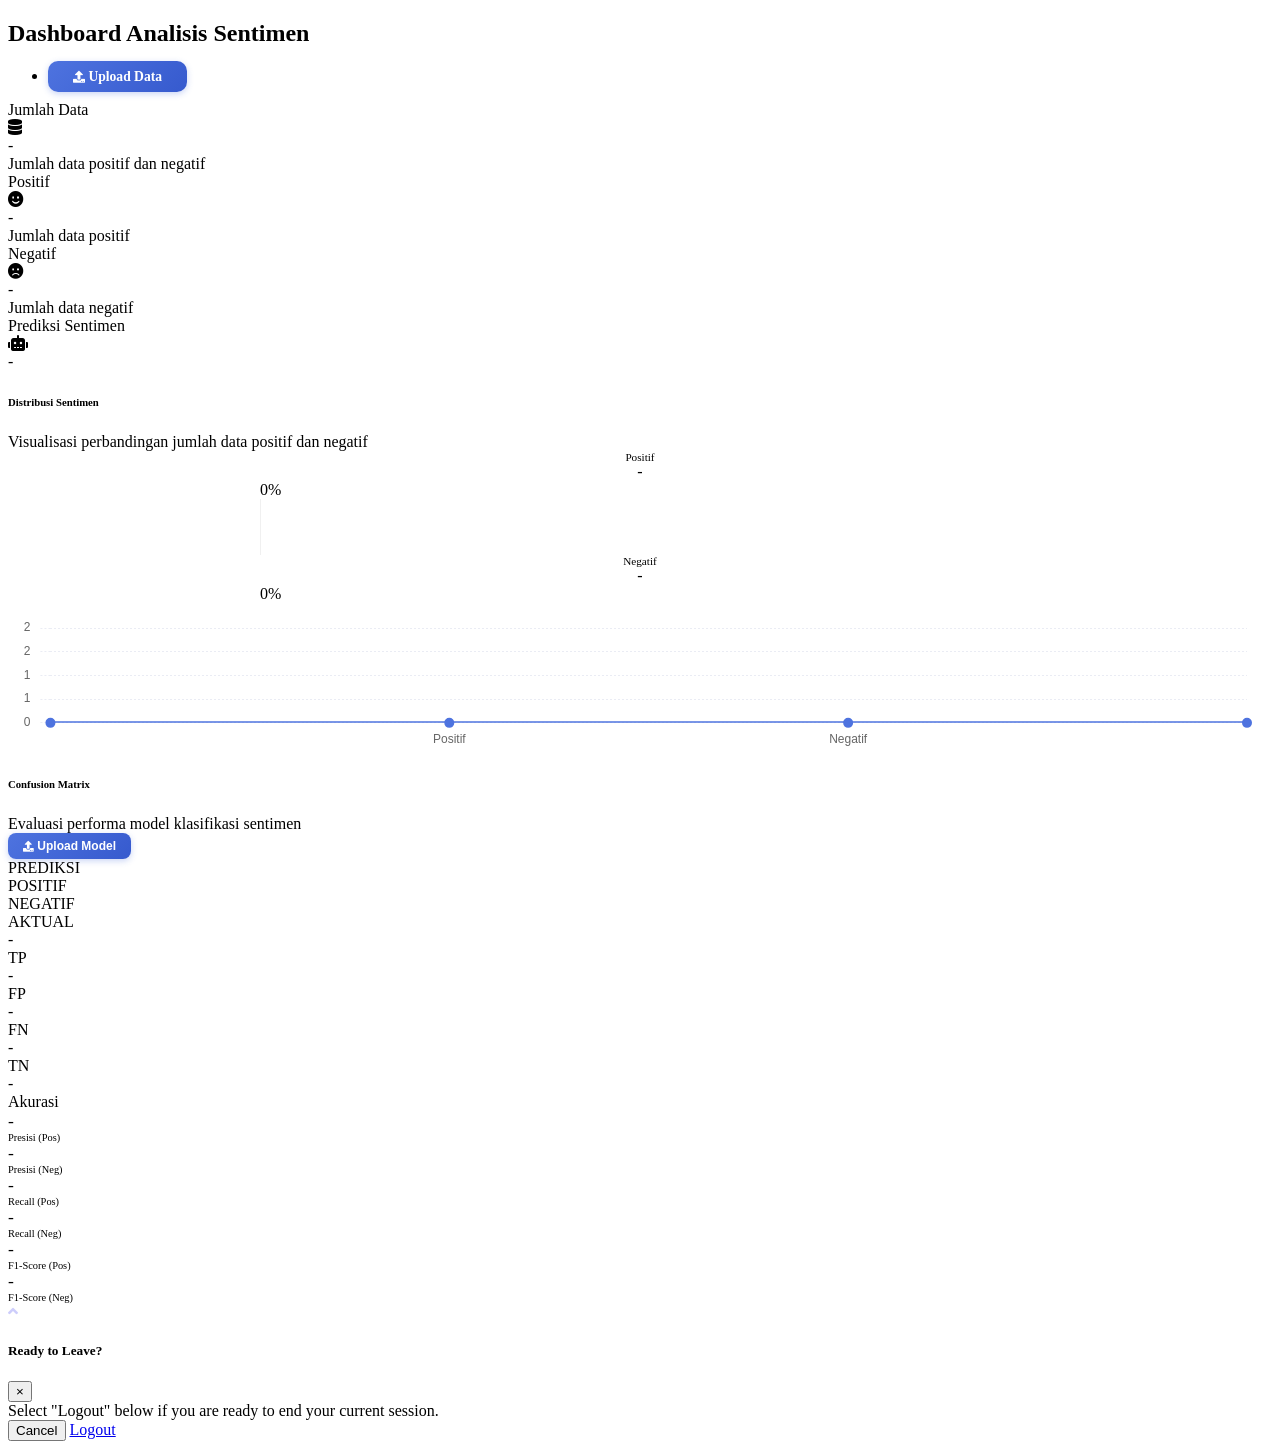
==== index.html @ 3f4e3f21 "commit pertama" ====
<!DOCTYPE html>
<html lang="en">

<head>

    <meta charset="utf-8">
    <meta http-equiv="X-UA-Compatible" content="IE=edge">
    <meta name="viewport" content="width=device-width, initial-scale=1, shrink-to-fit=no">
    <meta name="description" content="">
    <meta name="author" content="">
    
    <title>Danantara - Dashboard</title>

    <!-- Custom fonts for this template-->
    <link href="vendor/fontawesome-free/css/all.min.css" rel="stylesheet" type="text/css">
    <link
        href="https://fonts.googleapis.com/css?family=Nunito:200,200i,300,300i,400,400i,600,600i,700,700i,800,800i,900,900i"
        rel="stylesheet">

    <!-- Custom styles for this template-->
    <link href="css/sb-admin-2.min.css" rel="stylesheet">
    <link href="css/custom.css" rel="stylesheet">
    <link href="https://fonts.googleapis.com/css2?family=Inter:wght@600;800&display=swap" rel="stylesheet">
</head>

<body id="page-top">

    <!-- Page Wrapper -->
    <div id="wrapper">

        <!-- Content Wrapper -->
        <div id="content-wrapper" class="d-flex flex-column">

            <!-- Main Content -->
            <div id="content">

                <!-- Topbar -->
                <nav class="navbar navbar-expand navbar-light bg-white topbar mb-4 static-top shadow">

                    <!-- Dashboard Title - Centered -->
                    <div class="d-flex align-items-center justify-content-center w-100">
                        <h1 class="h3 mb-0 text-gray-800 dashboard-title">Dashboard Analisis Sentimen</h1>
                    </div>

                    <!-- Upload button in Topbar -->
                    <ul class="navbar-nav ml-auto align-items-center">
                        <li class="nav-item">
                            <input type="file" id="fileInput" accept=".csv,application/json" style="display:none">
                            <label for="fileInput"
                            class="btn btn-sm d-flex align-items-center justify-content-center"
                            style="
                            cursor: pointer;
                            background: linear-gradient(135deg, #4e73df, #365ace);
                            color: white;
                            padding: 8px 25px;
                            font-size: .85rem;
                            font-weight: 700;
                            border-radius: 10px;
                            box-shadow: 0 2px 6px rgba(78,115,223,0.3);
                            white-space: nowrap;
                            ">
                                <i class="fas fa-upload fa-sm mr-2"></i> Upload Data
                            </label>
                </nav>
                <!-- End of Topbar -->

                <!-- Begin Page Content -->
                <div class="container-fluid">

                    <!-- Page Heading -->
                    <div class="d-sm-flex align-items-center justify-content-between mb-4">
                        <!-- Title and button moved to Topbar -->
                    </div>

                    <!-- Content Row -->
                    <div class="row align-items-stretch">

                        <!-- Card Jumlah Data -->
                        <div class="col-xl-3 col-md-6 mb-4">
                            <div class="card border-left-primary shadow h-100 py-2 clickable-card" data-href="tables.html" data-filter="tables" tabindex="0" role="button">
                                <div class="card-body position-relative">
                                    <div class="row no-gutters align-items-center">
                                        <div class="col mr-2">
                                            <div class="text-xs font-weight-bold text-primary text-uppercase mb-1">Jumlah Data</div>
                                            <div class="d-flex align-items-center stat-card">
                                                <div class="stat-icon primary"><i class="fas fa-database"></i></div>
                                                <div>
                                                    <div class="stat-value text-gray-800"><span id="totalCount">-</span></div>
                                                    <div class="stat-sub">Jumlah data positif dan negatif</div>
                                                </div>
                                            </div>
                                        </div>
                                    </div>
                                </div>
                            </div>
                        </div>
                        <!-- Card Positif -->
                        <div class="col-xl-3 col-md-6 mb-4">
                            <div class="card border-left-success shadow h-100 py-2 clickable-card" data-href="positif.html" data-filter="positif" tabindex="0" role="button" aria-label="Lihat detail Positif">
                                <div class="card-body position-relative">
                                    <div class="row no-gutters align-items-center">
                                        <div class="col mr-2">
                                            <div class="text-xs font-weight-bold text-success text-uppercase mb-1">Positif</div>
                                            <div class="d-flex align-items-center stat-card">
                                                <div class="stat-icon success"><i class="fas fa-smile"></i></div>
                                                <div>
                                                    <div class="stat-value text-gray-800">
                                                        <span id="positifCount">-</span>
                                                    </div>
                                                    <div class="stat-sub">Jumlah data positif</div>
                                                </div>
                                            </div>
                                        </div>
                                    </div>
                                </div>
                            </div>
                        </div>

                        <!-- Card Negatif -->
                        <div class="col-xl-3 col-md-6 mb-4">
                            <div class="card border-left-danger shadow h-100 py-2 clickable-card" data-href="negatif.html" tabindex="0" role="button" aria-label="Lihat detail Negatif">
                                <div class="card-body position-relative">
                                    <div class="row no-gutters align-items-center">
                                        <div class="col mr-2">
                                            <div class="text-xs font-weight-bold text-danger text-uppercase mb-1">Negatif</div>
                                            <div class="d-flex align-items-center stat-card">
                                                <div class="stat-icon danger"><i class="fas fa-frown"></i></div>
                                                <div>
                                                    <div class="stat-value text-gray-800">
                                                        <span id="negatifCount">-</span>
                                                    </div>
                                                    <div class="stat-sub">Jumlah data negatif</div>
                                                </div>
                                            </div>
                                        </div>
                                    </div>
                                </div>
                            </div>
                        </div>

                        <!-- Card Prediksi Sentimen -->
                        <div class="col-xl-3 col-md-6 mb-4">
                            <div class="card border-left-info shadow h-100 py-2 clickable-card" data-href="prediksi.html" data-filter="prediksi" tabindex="0" role="button">
                                <div class="card-body position-relative">
                                    <div class="row no-gutters align-items-center">
                                        <div class="col mr-2">
                                            <div class="text-xs font-weight-bold text-info text-uppercase mb-1">Prediksi Sentimen</div>
                                            <div class="d-flex align-items-center stat-card">
                                                <div class="stat-icon info"><i class="fas fa-robot"></i></div>
                                                <div>
                                                    <div class="stat-value text-gray-800"><span id="prediksiCount">-</span></div>
                                                </div>
                                            </div>
                                        </div>
                                    </div>
                                </div>
                            </div>
                        </div>

                    </div>

                    <!-- Content Row -->

                    <div class="row align-items-stretch">

                        <!-- Bar Chart -->
                        <div class="col-xl-6 col-lg-6 d-flex">
                            <div class="card shadow mb-4 w-100 confusion-card">
                                <!-- Card Body -->
                                <div class="card-body">
                                    <h6 class="m-0 font-weight-bold text-primary mb-1">Distribusi Sentimen</h6>
                                    <div class="confusion-subtitle mb-3">
                                    Visualisasi perbandingan jumlah data positif dan negatif
                                    </div>
                                    <!-- Summary bar above line chart (combined) -->
                                    <div class="mb-4 text-center small">
                                        <div class="dist-summary" style="max-width:760px; margin:0 auto;">
                                            <div style="text-align:center; min-width:130px;">
                                                <div class="text-xs font-weight-bold text-success text-uppercase" style="font-size:0.7rem;">Positif</div>
                                                <div class="h4 font-weight-bold text-gray-800" id="distPosCount">-</div>
                                            </div>
                                            <div style="display:flex; align-items:center;">
                                                <span id="distPosPercent" class="percent-pill pos">0%</span>
                                            </div>
                                            <div style="width:1px; height:56px; background:rgba(0,0,0,0.06);"></div>
                                            <div style="text-align:center; min-width:130px;">
                                                <div class="text-xs font-weight-bold text-danger text-uppercase" style="font-size:0.7rem;">Negatif</div>
                                                <div class="h4 font-weight-bold text-gray-800" id="distNegCount">-</div>
                                            </div>
                                            <div style="display:flex; align-items:center;">
                                                <span id="distNegPercent" class="percent-pill neg">0%</span>
                                            </div>
                                        </div>
                                    </div>
                                    <div class="chart-bar">
                                        <canvas id="myBarChart"></canvas>
                                    </div>
                                </div>
                            </div>
                        </div>

                        <!-- Confusion Matrix -->
                        <div class="col-xl-6 col-lg-6 d-flex">
                            <div class="card shadow mb-4 confusion-card w-100">
                                <div class="card-body">
                                    <div class="d-flex justify-content-between align-items-start mb-1">
                                        <div>
                                            <h6 class="m-0 font-weight-bold text-primary mb-1">Confusion Matrix</h6>
                                            <div class="confusion-subtitle">
                                            Evaluasi performa model klasifikasi sentimen
                                            </div>
                                        </div>
                                        <button class="btn btn-sm d-flex align-items-center justify-content-center"
                                            onclick="document.getElementById('modelUpload').click()"
                                            style="
                                            background: linear-gradient(135deg, #4e73df, #365ace);
                                            color: white;
                                            padding: 6px 15px;
                                            font-size: .75rem;
                                            font-weight: 700;
                                            border-radius: 8px;
                                            box-shadow: 0 2px 6px rgba(78,115,223,0.3);
                                            white-space: nowrap;
                                            border: none;
                                            ">
                                            <i class="fas fa-upload fa-sm mr-2"></i> Upload Model
                                        </button>
                                        <input type="file" id="modelUpload" style="display:none" onchange="uploadModel()" accept=".json,.pkl">
                                      </div>

                                    <div class="matrix-wrap">

                                    <div></div>

                                    <div class="matrix-col-header">
                                        <div class="pred-title">PREDIKSI</div>
                                        <div class="col-labels">
                                        <div class="col-label pos">POSITIF</div>
                                        <div class="col-label neg">NEGATIF</div>
                                        </div>
                                    </div>

                                    <div class="matrix-row-header">
                                        <div class="row-title">AKTUAL</div>
                                    </div>

                                    <div class="matrix-cells">
                                        <div class="matrix-cell cell-tp">
                                        <div class="cell-num" id="tp">-</div>
                                        <div class="cell-tag">TP</div>
                                        </div>
                                        <div class="matrix-cell cell-fp">
                                        <div class="cell-num" id="fp">-</div>
                                        <div class="cell-tag">FP</div>
                                        </div>
                                        <div class="matrix-cell cell-fn">
                                        <div class="cell-num" id="fn">-</div>
                                        <div class="cell-tag">FN</div>
                                        </div>
                                        <div class="matrix-cell cell-tn">
                                        <div class="cell-num" id="tn">-</div>
                                        <div class="cell-tag">TN</div>
                                        </div>
                                    </div>
                                    </div>

                                    <div class="metrics-grid mt-3">
                                    <div class="metric-cell">
                                        <div class="metric-val" id="accuracy">-</div>
                                        <div class="metric-label">Akurasi</div>
                                    </div>
                                    
                                    <!-- Presisi Split -->
                                    <div class="d-flex gap-2" style="gap: 8px;">
                                        <div class="metric-cell flex-fill">
                                            <div class="metric-val" id="precision_pos" style="font-size: 1.1rem;">-</div>
                                            <div class="metric-label" style="font-size: 0.65rem;">Presisi (Pos)</div>
                                        </div>
                                        <div class="metric-cell flex-fill">
                                            <div class="metric-val" id="precision_neg" style="font-size: 1.1rem;">-</div>
                                            <div class="metric-label" style="font-size: 0.65rem;">Presisi (Neg)</div>
                                        </div>
                                    </div>

                                    <!-- Recall Split -->
                                    <div class="d-flex gap-2" style="gap: 8px;">
                                        <div class="metric-cell flex-fill">
                                            <div class="metric-val" id="recall_pos" style="font-size: 1.1rem;">-</div>
                                            <div class="metric-label" style="font-size: 0.65rem;">Recall (Pos)</div>
                                        </div>
                                        <div class="metric-cell flex-fill">
                                            <div class="metric-val" id="recall_neg" style="font-size: 1.1rem;">-</div>
                                            <div class="metric-label" style="font-size: 0.65rem;">Recall (Neg)</div>
                                        </div>
                                    </div>

                                    <!-- F1-Score Split -->
                                    <div class="d-flex gap-2" style="gap: 8px;">
                                        <div class="metric-cell flex-fill">
                                            <div class="metric-val" id="f1_pos" style="font-size: 1.1rem;">-</div>
                                            <div class="metric-label" style="font-size: 0.65rem;">F1-Score (Pos)</div>
                                        </div>
                                        <div class="metric-cell flex-fill">
                                            <div class="metric-val" id="f1_neg" style="font-size: 1.1rem;">-</div>
                                            <div class="metric-label" style="font-size: 0.65rem;">F1-Score (Neg)</div>
                                        </div>
                                    </div>
                                    </div>
                                </div>
                            </div>
                        </div>
                    </div>

                    
                    
                    <div class="row mt-4">
                        <div class="col-lg-12">
                            <div class="card shadow mb-4" style="display:none;">
                                <div class="card-body">
                                    <div class="table-responsive" style="display:none;">
                                     <table class="table table-bordered" id="uploadedTable" width="100%" cellspacing="0">
                                      <thead id="uploadedTableHead"></thead>
                                        <tbody id="uploadedTableBody"></tbody>
                                        </table>
                                        <div class="d-flex align-items-center justify-content-between mt-2">
                                            <div class="d-flex align-items-center">
                                                <label for="pageSizeSelect" class="mr-2 small text-muted mb-0"></label>
                                                <div id="paginationInfo" class="text-muted small"></div>
                                            </div>
                                            <nav>
                                                <ul class="pagination mb-0" id="paginationControls"></ul>
                                            </nav>
                                        </div>
                                    </div>
                                </div>
                            </div>
                        </div>
                    </div>

            </div>
            <!-- End of Main Content -->

            <!-- Footer -->
             <footer class="sticky-footer bg-white">
                <div class="container my-auto">
                    <div class="copyright text-center my-auto">
                    </div>
                </div>
            </footer>
            <!-- End of Footer -->

        </div>
        <!-- End of Content Wrapper -->

    </div>
    <!-- End of Page Wrapper -->

    <!-- Scroll to Top Button-->
    <a class="scroll-to-top rounded" href="#page-top">
        <i class="fas fa-angle-up"></i>
    </a>

    <!-- Logout Modal-->
    <div class="modal fade" id="logoutModal" tabindex="-1" role="dialog" aria-labelledby="exampleModalLabel"
        aria-hidden="true">
        <div class="modal-dialog" role="document">
            <div class="modal-content">
                <div class="modal-header">
                    <h5 class="modal-title" id="exampleModalLabel">Ready to Leave?</h5>
                    <button class="close" type="button" data-dismiss="modal" aria-label="Close">
                        <span aria-hidden="true">×</span>
                    </button>
                </div>
                <div class="modal-body">Select "Logout" below if you are ready to end your current session.</div>
                <div class="modal-footer">
                    <button class="btn btn-secondary" type="button" data-dismiss="modal">Cancel</button>
                    <a class="btn btn-primary" href="login.html">Logout</a>
                </div>
            </div>
        </div>
    </div>

    <!-- Bootstrap core JavaScript-->
    <script src="vendor/jquery/jquery.min.js"></script>
    <script src="vendor/bootstrap/js/bootstrap.bundle.min.js"></script>

    <!-- Core plugin JavaScript-->
    <script src="vendor/jquery-easing/jquery.easing.min.js"></script>

    <!-- Custom scripts for all pages-->
    <script src="js/sb-admin-2.min.js"></script>

    <!-- Page level plugins -->
    <script src="vendor/chart.js/Chart.min.js"></script>

    <!-- Page level custom scripts -->
    <!-- Bar chart will be initialized by updateChartsFromStorage function -->
    <!-- <script src="js/demo/chart-area-demo.js"></script> -->
    <!-- <script src="js/demo/chart-pie-demo.js"></script> -->

    <!-- Uploaded data handling script -->
    <script>
        
        // Pembantu: pengurai CSV yang tangguh yang menangani bidang yang dikutip
        function csvToArray(strData, strDelimiter) {
            strDelimiter = (strDelimiter || ",");
            const objPattern = new RegExp(
                (
                    "(\\" + strDelimiter + "|\\r?\\n|\\r|^)" +
                    "(?:\"([^\"]*(?:\"\"[^\"]*)*)\"|" +
                    "([^\"\\" + strDelimiter + "\\r\\n]*))"
                ),
                "gi"
            );
            const arrData = [[]];
            let arrMatches = null;
            while ((arrMatches = objPattern.exec(strData))) {
                const strMatchedDelimiter = arrMatches[1];
                if (strMatchedDelimiter.length && strMatchedDelimiter !== strDelimiter) {
                    arrData.push([]);
                }
                let strMatchedValue;
                if (arrMatches[2]) {
                    strMatchedValue = arrMatches[2].replace(/""/g, '"');
                } else {
                    strMatchedValue = arrMatches[3];
                }
                arrData[arrData.length - 1].push(strMatchedValue);
            }
            return arrData;
        }

        // pageSize: jumlah baris per halaman. 0 = tampilkan semua
        let pageSize = 10; // default
        let tableHeader = [];
        let tableRows = [];
        let currentPage = 1;

        // Fungsi untuk mengosongkan data tabel dari memori dan UI
        function clearTable() {
            tableHeader = [];
            tableRows = [];
            currentPage = 1;
            document.getElementById('uploadedTableHead').innerHTML = '';
            document.getElementById('uploadedTableBody').innerHTML = '';
            document.getElementById('paginationControls').innerHTML = '';
            document.getElementById('paginationInfo').textContent = '';
            // atur ulang tampilan hitungan
            try { computePositiveCount(); computeNegativeCount(); } catch (e) { /* abaikan jika belum siap */ }
        }
            
        // Fungsi untuk merender data tabel dari array baris
        function renderDataFromArray(arr) {
            console.log('renderDataFromArray called with:', arr ? arr.length : 0, 'rows');
            if (!arr || !arr.length) {
                console.warn('renderDataFromArray: No data provided');
                return;
            }
            tableHeader = arr[0];
            tableRows = arr.slice(1);
            console.log('Data parsed - Header:', tableHeader, 'Rows:', tableRows.length);
            console.log('First few rows sample:', tableRows.slice(0, 3));
            currentPage = 1;
            showPage(1);
            
            // Perbarui hitungan setelah memastikan DOM siap
            console.log('renderDataFromArray: Ensuring DOM is ready before updating counts...');
            
            // Periksa apakah elemen ada
            const positifCountEl = document.getElementById('positifCount');
            const negatifCountEl = document.getElementById('negatifCount');
            const totalCountEl = document.getElementById('totalCount');
            console.log('renderDataFromArray: Elements check - positifCount:', !!positifCountEl, 'negatifCount:', !!negatifCountEl, 'totalcount:', !!totalCountEl);
            
            if (positifCountEl && negatifCountEl && totalCountEl) {
                console.log('renderDataFromArray: Elements found, calling computePositiveCount, computeNegativeCount and computeTotalCount IMMEDIATELY');
            computePositiveCount();
            computeNegativeCount();
            computeTotalCount();
            } else {
                console.log('renderDataFromArray: Elements not found, waiting for DOM...');
                // Tunggu DOM siap
                setTimeout(function() {
                    console.log('renderDataFromArray: Calling computePositiveCount and computeNegativeCount (delayed)');
                    computePositiveCount();
                    computeNegativeCount();
                    computeTotalCount();
                }, 200);
            }
            
            // Juga perbarui setelah penundaan lebih lama sebagai cadangan
            setTimeout(function() {
                console.log('renderDataFromArray: Calling computeTotalCount, computePositiveCount and computeNegativeCount (backup)');
                computeTotalCount();
                computePositiveCount();
                computeNegativeCount();
                // Perbarui grafik lingkaran setelah hitungan diperbarui
                setTimeout(function() {
                    try {
                        updateChartsFromStorage();
                        console.log('renderDataFromArray: Pie chart updated');
                    } catch (e) {
                        console.warn('renderDataFromArray: Pie chart update failed:', e);
                    }
                }, 100);
            }, 500);
            // isi pemilih untuk kolom positif
            try { populatePositiveColumnSelect(tableHeader); } catch (e) { 
                console.warn('populatePositiveColumnSelect failed:', e);
            }
            console.log('renderDataFromArray completed');
        }

        // Fungsi untuk memperbarui jumlah total data pada UI
        function computeTotalCount() {
            const el = document.getElementById('totalCount');
            if (!el) return;
            const summary = computeSentimentSummary();
            // Jumlah Data = Positif + Negatif, hanya perbarui jika ada data
            if (summary.total > 0) {
                el.textContent = String(summary.pos + summary.neg);
            }
        }

        // Fungsi untuk menghitung jumlah data negatif berdasarkan kolom sentimen
        function computeNegativeCount() {
            // hitung negatif berdasarkan kolom sentimen
            const el = document.getElementById('negatifCount');
            if (!el) return;
            const summary = computeSentimentSummary();
            // Hanya perbarui jika ada data
            if (summary.total > 0) {
                el.textContent = String(summary.neg);
            }
        }

        // Fungsi untuk menghitung ringkasan sentimen (positif & negatif) dari data yang ada
        function computeSentimentSummary() {
            console.log('=== computeSentimentSummary START ===');
    const headers = tableHeader || [];
    let pos = 0, neg = 0;

    if (!tableRows || tableRows.length === 0) {
                console.log('computeSentimentSummary: No data available');
        return { pos: 0, neg: 0, total: 0 };
    }

            console.log('computeSentimentSummary: Processing', tableRows.length, 'rows with', headers.length, 'columns');
            console.log('computeSentimentSummary: Headers:', headers);

            const headersLower = headers.map(h => String(h).toLowerCase().trim());
            
            // Try to find sentiment column with multiple possible names (more aggressive search)
            let sentimentIndex = -1;
            const searchTerms = ['sentimen', 'sentiment', 'label', 'klasifikasi', 'class', 'kategori', 'category', 'hasil', 'result', 'prediksi', 'prediction'];
            
            for (const term of searchTerms) {
                sentimentIndex = headersLower.findIndex(h => h.includes(term));
        if (sentimentIndex !== -1) {
                    console.log('computeSentimentSummary: Found sentiment column by term "' + term + '" at index', sentimentIndex, 'Header:', headers[sentimentIndex]);
                    break;
                }
            }

            if (sentimentIndex === -1) {
                // If not found, try to detect by scanning ALL columns and values
                console.log('computeSentimentSummary: Sentiment column not found by name, scanning all columns...');
                for (let col = 0; col < headers.length; col++) {
                    let posCount = 0, negCount = 0, validCount = 0;
                    const sampleSize = Math.min(tableRows.length, 200);
                    for (let i = 0; i < sampleSize; i++) {
                        const val = String(tableRows[i][col] || '').trim().toLowerCase();
                        if (val === 'positif' || val === 'positive' || val === '1' || val === 'pos' || val === 'p') {
                            posCount++;
                            validCount++;
                        } else if (val === 'negatif' || val === 'negative' || val === '0' || val === 'neg' || val === 'n') {
                            negCount++;
                            validCount++;
                        }
                    }
                    // If more than 30% of values are sentiment values, consider this the sentiment column
                    if (validCount > sampleSize * 0.3) {
                        sentimentIndex = col;
                        console.log('computeSentimentSummary: Detected sentiment column at index', col, 'Header:', headers[col], 'Pos:', posCount, 'Neg:', negCount);
                        break;
                    }
                }
            }

            if (sentimentIndex === -1) {
                console.warn('computeSentimentSummary: Could not find sentiment column. All headers:', headers);
                console.warn('computeSentimentSummary: First row sample:', tableRows[0]);
                return { pos: 0, neg: 0, total: tableRows.length };
            }

            // Count positive and negative with more flexible matching
            console.log('computeSentimentSummary: Counting from column index', sentimentIndex, '("' + headers[sentimentIndex] + '")');
            let sampleValues = [];
            const positivePatterns = ['positif', 'positive', '1', 'pos', 'p', 'true', 'yes', 'y'];
            const negativePatterns = ['negatif', 'negative', '0', 'neg', 'n', 'false', 'no'];
            
            for (let i = 0; i < tableRows.length; i++) {
                const r = tableRows[i];
            const v = String(r[sentimentIndex] || '').trim().toLowerCase();
                if (i < 10) sampleValues.push(v); // Store first 10 values for debugging
                
                // Check if value matches positive patterns
                let isPositive = positivePatterns.some(pattern => v === pattern || v.includes(pattern));
                let isNegative = negativePatterns.some(pattern => v === pattern || v.includes(pattern));
                
                if (isPositive) {
                    pos++;
                } else if (isNegative) {
                    neg++;
                }
            }
            
            console.log('computeSentimentSummary: Sample values:', sampleValues);
            console.log('computeSentimentSummary: Result - Pos:', pos, 'Neg:', neg, 'Total:', tableRows.length);
            console.log('=== computeSentimentSummary END ===');
    return { pos, neg, total: tableRows.length };
}


        // Fungsi untuk menghitung jumlah data positif berdasarkan kolom sentimen dan memperbarui UI
        function computePositiveCountBySentiment() {
            console.log('=== computePositiveCountBySentiment START ===');
            
            // Mencoba beberapa metode untuk menemukan elemen target
            let el = document.getElementById('positifCount');
            if (!el) el = document.querySelector('#positifCount');
            
            if (!el) {
                console.error('computePositiveCountBySentiment: positifCount element not found!');
                return;
            }
            
            // Ambil ringkasan sentimen
            const summary = computeSentimentSummary();
            
            // Perbarui nilai di UI jika ada data
            if (summary.total > 0) {
                const countValue = String(summary.pos);
                el.textContent = countValue;
                el.innerHTML = countValue;
            }
            
            console.log('=== computePositiveCountBySentiment END ===');
        }

        // Fungsi untuk mengisi pilihan dropdown kolom positif berdasarkan header tabel
        function populatePositiveColumnSelect(headers) {
            const sel = document.getElementById('positifColumnSelect');
            if (!sel) return;
            sel.innerHTML = '';
            const optAuto = document.createElement('option');
            optAuto.value = 'auto';
            optAuto.textContent = 'Auto (deteksi)';
            sel.appendChild(optAuto);
            const headersLower = (headers || []).map(h => String(h).toLowerCase());
            (headers || []).forEach((h, idx) => {
                const opt = document.createElement('option');
                opt.value = String(idx);
                opt.textContent = h;
                sel.appendChild(opt);
            });
            const detected = detectPositiveColumnIndex(headersLower);
            if (detected !== -1) sel.value = String(detected); else sel.value = 'auto';
            sel.addEventListener('change', function () { computePositiveCount(); computeNegativeCount(); });
        }

        // Fungsi heuristik untuk mendeteksi indeks kolom yang berisi label sentimen
        function detectPositiveColumnIndex(headersLower) {
            if (!headersLower || !headersLower.length) return -1;
            const candidates = ['positif', 'positive', 'pos', 'label', 'sentiment', 'result', 'class', 'status', 'kategori', 'category', 'prediksi', 'prediction'];
            for (const c of candidates) {
                const idx = headersLower.findIndex(h => h.includes(c));
                if (idx !== -1) return idx;
            }
            // pindai nilai sampel per kolom jika header tidak cocok
            const positiveRegex = /^\s*(1|true|yes|y|pos|positif|positive)\s*$/i;
            const negativeRegex = /^\s*(0|false|no|n|negatif|negative|neg)\s*$/i;
            let bestIdx = -1;
            let bestScore = 0;
            const rowsToCheck = Math.min(tableRows.length, 200);
            for (let col = 0; col < headersLower.length; col++) {
                let pos = 0, neg = 0, nonEmpty = 0, ones = 0, zeros = 0;
                for (let r = 0; r < rowsToCheck; r++) {
                    const v = tableRows[r][col];
                    if (v == null || String(v).trim() === '') continue;
                    nonEmpty++;
                    const s = String(v).trim();
                    if (/^[01]$/.test(s)) { if (s === '1') ones++; else zeros++; }
                    if (positiveRegex.test(s)) pos++;
                    if (negativeRegex.test(s)) neg++;
                }
                let score = pos - neg;
                if (ones + zeros > 0) score += (ones - zeros);
                if (nonEmpty > 0) score = score / Math.sqrt(nonEmpty);
                if (score > bestScore && score > 0) { bestScore = score; bestIdx = col; }
            }
            return bestIdx;
        }

        // Fungsi pembantu untuk menunggu hingga elemen tersedia di DOM
        function waitForElement(selector, callback, maxAttempts = 10, interval = 100) {
            let attempts = 0;
            // Fungsi internal untuk memeriksa keberadaan elemen secara berulang
            const checkElement = function() {
                attempts++;
                const element = document.querySelector(selector) || document.getElementById(selector.replace('#', ''));
                if (element) {
                    console.log('waitForElement: Found element', selector, 'after', attempts, 'attempts');
                    callback(element);
                } else if (attempts < maxAttempts) {
                    setTimeout(checkElement, interval);
                } else {
                    console.error('waitForElement: Element', selector, 'not found after', maxAttempts, 'attempts');
                }
            };
            checkElement();
        }

        // Fungsi utama untuk memicu perhitungan jumlah data positif
        function computePositiveCount() {
            console.log('computePositiveCount called');
            // Tunggu elemen tersedia sebelum memperbarui
            waitForElement('#positifCount', function() {
                try { 
                    computePositiveCountBySentiment(); 
                    console.log('computePositiveCount: Successfully called computePositiveCountBySentiment');
                } catch (e) { 
                    console.error('computePositiveCount error:', e);
                    console.warn('computePositiveCount fallback', e); 
                }
            });
        }

        // Fungsi untuk merender data tabel dari array objek
        function renderDataFromObjects(data) {
            console.log('renderDataFromObjects called with:', data ? data.length : 0, 'items');
            if (!Array.isArray(data)) {
                console.error('renderDataFromObjects: Data is not an array');
                alert('JSON must be an array of objects or arrays');
                return;
            }
            if (data.length === 0) {
                console.warn('renderDataFromObjects: Empty array');
                return;
            }
            // Jika array berisi array, anggap baris pertama sebagai header
            if (Array.isArray(data[0])) {
                console.log('renderDataFromObjects: Detected array of arrays, delegating to renderDataFromArray');
                renderDataFromArray(data);
                return;
            }
            // Array objek => satukan menjadi header + baris
            console.log('renderDataFromObjects: Detected array of objects, converting...');
            const keys = Array.from(data.reduce((s, o) => { Object.keys(o).forEach(k => s.add(k)); return s; }, new Set()));
            const rows = data.map(o => keys.map(k => o[k] == null ? '' : String(o[k])));
            console.log('renderDataFromObjects: Converted to', keys.length, 'columns,', rows.length, 'rows');
            renderDataFromArray([keys, ...rows]);
        }

        // Fungsi untuk menampilkan data pada halaman tertentu (paginasi)
        function showPage(page) {
            // sinkronkan pageSize dengan pemilih jika berubah
            const sel = document.getElementById('pageSizeSelect');
            if (sel) {
                const val = parseInt(sel.value, 10);
                if (!isNaN(val)) pageSize = val;
            }

            const totalRows = tableRows.length;
            const totalPages = pageSize === 0 ? 1 : Math.max(1, Math.ceil(totalRows / pageSize));
            if (page < 1) page = 1;
            if (page > totalPages) page = totalPages;
            currentPage = page;

            // render header tabel
            const theadEl = document.getElementById('uploadedTableHead');
            if (theadEl) {
            if (tableHeader && tableHeader.length) {
                const thead = tableHeader.map(h => `<th>${escapeHtml(h)}</th>`).join('');
                    theadEl.innerHTML = `<tr>${thead}</tr>`;
                    console.log('Table header rendered:', tableHeader);
            } else {
                    theadEl.innerHTML = '';
                    console.warn('No table header to render');
                }
            } else {
                console.error('uploadedTableHead element not found!');
            }

            // Hitung baris awal dan akhir untuk paginasi
            let start, end;
            if (pageSize === 0) {
                start = 0;
                end = totalRows;
            } else {
                start = (currentPage - 1) * pageSize;
                end = Math.min(start + pageSize, totalRows);
            }

            // render baris untuk halaman saat ini
            const tbodyEl = document.getElementById('uploadedTableBody');
            if (tbodyEl) {
            const pageRows = tableRows.slice(start, end);
                console.log('Rendering page rows:', { start, end, pageRowsCount: pageRows.length, totalRows });
            // deteksi indeks kolom sentimen untuk pewarnaan label
            let sentimentIdx = -1;
            try {
                if (tableHeader && tableHeader.length) {
                    const headersLower = tableHeader.map(h => String(h).toLowerCase());
                    const candidates = ['sentimen','sentiment','label','klasifikasi','hasil','prediksi','prediction','result','class','kategori','category'];
                    for (const term of candidates) {
                        const idx = headersLower.findIndex(h => h.includes(term));
                        if (idx !== -1) { sentimentIdx = idx; break; }
                    }
                }
            } catch (e) { console.warn('sentiment detection failed', e); }

            const formatSentimentCell = (val) => {
                const s = String(val || '').trim();
                const sLow = s.toLowerCase();
                const posRegex = /^(1|true|yes|y|pos|positif|positive)$/i;
                const negRegex = /^(0|false|no|n|negatif|negative|neg)$/i;
                if (posRegex.test(sLow) || sLow.includes('posit')) return `<span class="sent-badge pos">${escapeHtml(s)}</span>`;
                if (negRegex.test(sLow) || sLow.includes('negat')) return `<span class="sent-badge neg">${escapeHtml(s)}</span>`;
                return escapeHtml(s);
            };

            const tbody = pageRows.map(r => '<tr>' + r.map((c, ci) => {
                if (ci === sentimentIdx) return `<td>${formatSentimentCell(c)}</td>`;
                return `<td>${escapeHtml(c)}</td>`;
            }).join('') + '</tr>').join('');
                tbodyEl.innerHTML = tbody;
            }

            // log debug
            console.log('showPage', { page, pageSize, totalRows, start, end });

            // perbarui informasi paginasi
            const paginationInfoEl = document.getElementById('paginationInfo');
            if (paginationInfoEl) {
                if (totalRows === 0) {
                    paginationInfoEl.textContent = 'Tidak ada data';
} else if (pageSize === 0) {
                    paginationInfoEl.textContent =
                        `Menampilkan 1–${totalRows} dari ${totalRows} (Semua)`;
} else {
                    paginationInfoEl.textContent =
                        `Menampilkan ${start + 1}–${Math.min(end, totalRows)} dari ${totalRows}`;
                }
}

            // perbarui kontrol navigasi
            updatePaginationControls(totalPages);
        }

        // Fungsi untuk memperbarui elemen kontrol navigasi paginasi
        function updatePaginationControls(totalPages) {
            const container = document.getElementById('paginationControls');
            container.innerHTML = '';
            // jika menampilkan semua atau hanya satu halaman, sembunyikan kontrol
            if (pageSize === 0 || totalPages <= 1) {
                return;
            }
            // tombol sebelumnya (prev)
            const prev = document.createElement('li');
            prev.className = 'page-item ' + (currentPage === 1 ? 'disabled' : '');
            prev.innerHTML = `<a class="page-link" href="#" tabindex="-1">Previous</a>`;
            prev.addEventListener('click', function (e) { e.preventDefault(); if (currentPage > 1) showPage(currentPage - 1); });
            container.appendChild(prev);

            // nomor halaman (dibatasi maksimal 7 tombol)
            const maxButtons = 7;
            let startPage = Math.max(1, currentPage - Math.floor(maxButtons / 2));
            let endPage = Math.min(totalPages, startPage + maxButtons - 1);
            if (endPage - startPage < maxButtons - 1) {
                startPage = Math.max(1, endPage - maxButtons + 1);
            }
            for (let p = startPage; p <= endPage; p++) {
                const li = document.createElement('li');
                li.className = 'page-item ' + (p === currentPage ? 'active' : '');
                li.innerHTML = `<a class="page-link" href="#">${p}</a>`;
                li.addEventListener('click', function (e) { e.preventDefault(); showPage(p); });
                container.appendChild(li);
            }

            // tombol berikutnya (next)
            const next = document.createElement('li');
            next.className = 'page-item ' + (currentPage === totalPages ? 'disabled' : '');
            next.innerHTML = `<a class="page-link" href="#">Next</a>`;
            next.addEventListener('click', function (e) { e.preventDefault(); if (currentPage < totalPages) showPage(currentPage + 1); });
            container.appendChild(next);
        }

        // Menyiapkan pemilih ukuran halaman ketika dropdown berubah
        function setupPageSizeSelector() {
            const pageSizeSelect = document.getElementById('pageSizeSelect');
            if (pageSizeSelect) {
                pageSizeSelect.addEventListener('change', function (e) {
            const val = parseInt(e.target.value, 10);
            if (!isNaN(val)) {
                pageSize = val;
                showPage(1);
            }
        });
            }
        }

        // Fungsi untuk melarikan (escape) karakter HTML agar aman ditampilkan
        function escapeHtml(text) {
            return text
                .replace(/&/g, '&amp;')
                .replace(/</g, '&lt;')
                .replace(/>/g, '&gt;')
                .replace(/"/g, '&quot;')
                .replace(/'/g, '&#039;');
        }

        // Fungsi global untuk menangani unggahan file - dipanggil langsung dari onchange input file
        function handleFileUpload(inputElement) {
            const file = inputElement.files[0];
            if (!file) {
                console.log('No file selected');
                return;
            }
            console.log('handleFileUpload called - File selected:', file.name, 'Type:', file.type);
            
            const fileNameEl = document.getElementById('fileName');
            if (fileNameEl) {
                fileNameEl.textContent = file.name;
            }
            
            const reader = new FileReader();
            reader.onerror = function(err) {
                console.error('FileReader error:', err);
                alert('Error membaca file: ' + err.message);
            };
            
            reader.onload = function (ev) {
                const text = ev.target.result;
                console.log('File read successfully, length:', text.length);
                
                clearTable();
                
                if (file.name.toLowerCase().endsWith('.json') || file.type === 'application/json') {
                    try {
                        console.log('Parsing as JSON...');
                        const parsed = JSON.parse(text);
                        console.log('JSON parsed successfully, rows:', parsed.length);
                        renderDataFromObjects(parsed);
                    } catch (err) {
                        console.error('JSON parse error:', err);
                        alert('Gagal membaca JSON: ' + err.message);
                    }
                } else {
                    // anggap sebagai CSV
                    try {
                        console.log('Parsing as CSV...');
                        const arr = csvToArray(text);
                        console.log('CSV parsed successfully, rows:', arr.length);
                        renderDataFromArray(arr);
                    } catch (err) {
                        console.error('CSV parse error:', err);
                        alert('Gagal membaca CSV: ' + err.message);
                    }
                }
                
                // simpan ke sessionStorage agar tidak perlu unggah ulang
                try {
                    saveCurrentDataToStorage();
                    // pastikan grafik diperbarui segera setelah unggah
                    setTimeout(function() {
                        try { 
                            updateChartsFromStorage(); 
                            console.log('Charts updated after file upload');
                        } catch (e) { 
                            console.warn('Chart update failed:', e);
                        }
                    }, 150);
                    // tulis juga kunci pembaruan agar halaman lain menerima event storage
                    try { sessionStorage.setItem('uploadedTableData_update', Date.now().toString()); } catch (e) { }
                } catch (err) {
                    console.warn('Unable to save uploaded data:', err);
                }
            };
            
            reader.readAsText(file);
        }

        // Menyiapkan fungsionalitas tombol unggah saat DOM siap
        function setupUploadButton() {
            const uploadBtn = document.getElementById('uploadBtn');
            const uploadBtnLabel = document.getElementById('uploadBtnLabel');
            const fileInput = document.getElementById('fileInput');
            
            if (!fileInput) {
                console.error('File input not found!');
                return false;
            }

            console.log('Setting up upload button...', { uploadBtn, uploadBtnLabel, fileInput });

            // Metode 1: Gunakan label (paling andal - bekerja secara asli dengan input file)
            if (uploadBtnLabel) {
                console.log('Using label method for file upload');
                // Label sudah terhubung via atribut 'for', tidak perlu setup tambahan
            }

            // Metode 2: Gunakan tombol sebagai cadangan
            if (uploadBtn) {
                // Hapus handler klik yang sudah ada
                uploadBtn.onclick = null;
                
                // Tambahkan event listener klik
                uploadBtn.onclick = function(e) {
                    e.preventDefault();
                    e.stopPropagation();
                    console.log('Upload button clicked, triggering file input...');
                    try {
                        fileInput.click();
                        console.log('File input click triggered successfully');
                    } catch (err) {
                        console.error('Error triggering file input:', err);
                        alert('Error: Tidak dapat membuka file picker. Silakan coba lagi.');
                    }
                    return false;
                };
                
                // Tambahkan juga via addEventListener sebagai cadangan
                uploadBtn.addEventListener('click', function(e) {
                    e.preventDefault();
                    e.stopPropagation();
                    console.log('Upload button clicked (addEventListener), triggering file input...');
                    fileInput.click();
                }, false);
            }
            
            // Fungsi internal untuk menangani perubahan pada input file (ketika file dipilih)
            function handleFileChange(e) {
            const file = e.target.files[0];
                if (!file) {
                    console.log('No file selected');
                    return;
                }
                console.log('File selected:', file.name, 'Type:', file.type);
                
                const fileNameEl = document.getElementById('fileName');
                if (fileNameEl) {
                    fileNameEl.textContent = file.name;
                }
                
            const reader = new FileReader();
                reader.onerror = function(err) {
                    console.error('FileReader error:', err);
                    alert('Error membaca file: ' + err.message);
                };
                
            reader.onload = function (ev) {
                const text = ev.target.result;
                    console.log('File read successfully, length:', text.length);
                    
                clearTable();
                    
                if (file.name.toLowerCase().endsWith('.json') || file.type === 'application/json') {
                    try {
                            console.log('Parsing as JSON...');
                        const parsed = JSON.parse(text);
                            console.log('JSON parsed successfully, rows:', parsed.length);
                        renderDataFromObjects(parsed);
                    } catch (err) {
                            console.error('JSON parse error:', err);
                        alert('Gagal membaca JSON: ' + err.message);
                    }
                } else {
                    // anggap sebagai CSV
                    try {
                            console.log('Parsing as CSV...');
                        const arr = csvToArray(text);
                            console.log('CSV parsed successfully, rows:', arr.length);
                        renderDataFromArray(arr);
                    } catch (err) {
                            console.error('CSV parse error:', err);
                        alert('Gagal membaca CSV: ' + err.message);
                    }
                }
                    
                // simpan ke sessionStorage agar tidak perlu unggah ulang
                try {
                    saveCurrentDataToStorage();
                    // pastikan grafik diperbarui segera setelah unggah
                        try { updateChartsFromStorage(); } catch (e) { 
                            console.warn('Chart update failed:', e);
                        }
                    // tulis juga kunci pembaruan agar halaman lain menerima event storage
                    try { sessionStorage.setItem('uploadedTableData_update', Date.now().toString()); } catch (e) { }
                } catch (err) {
                    console.warn('Unable to save uploaded data:', err);
                }
            };
                
            reader.readAsText(file);
            }
            
            // Hapus listener yang sudah ada terlebih dahulu
            const oldHandler = fileInput.onchange;
            fileInput.onchange = null;
            if (oldHandler) {
                fileInput.removeEventListener('change', oldHandler);
            }
            
            // Tambahkan event listener menggunakan kedua metode untuk kompatibilitas maksimal
            fileInput.onchange = handleFileChange;
            fileInput.addEventListener('change', handleFileChange, false);
            
            console.log('File input change handler attached', { 
                hasOnchange: !!fileInput.onchange, 
                fileInputId: fileInput.id 
            });
            
            console.log('Upload button and file input setup complete');
            return true;
        }

        // Inisialisasi komponen tombol unggah dan pemilih ukuran halaman saat DOM siap
        function initializeComponents() {
            console.log('Initializing components...');
            setupUploadButton();
            setupPageSizeSelector();
        }

        // Berbagai cara untuk memastikan inisialisasi
        if (document.readyState === 'loading') {
            document.addEventListener('DOMContentLoaded', initializeComponents);
        } else {
            // DOM sudah dimuat, segera inisialisasi
            initializeComponents();
        }

        // Cadangan: coba juga setelah penundaan singkat untuk memastikan listener input file terpasang
        setTimeout(function() {
            const fileInput = document.getElementById('fileInput');
            if (fileInput) {
                console.log('Fallback: Ensuring file input listener is attached...');
                // Siapkan ulang jika diperlukan
                if (!fileInput.onchange) {
                    console.log('File input has no onchange handler, re-initializing...');
                    setupUploadButton();
                } else {
                    console.log('File input already has onchange handler');
                }
            }
        }, 100);
        
        // Pastikan juga sudah siap saat jendela dimuat
        window.addEventListener('load', function() {
            console.log('Window loaded, checking file input setup...');
            const fileInput = document.getElementById('fileInput');
            if (fileInput && !fileInput.onchange) {
                console.log('File input missing handler on window load, re-initializing...');
                setupUploadButton();
            }
        });

        // Menyimpan data header dan baris tabel saat ini ke sessionStorage
        function saveCurrentDataToStorage() {
            try {
                // Ambil nama file - periksa apakah elemen ada
                let fileName = null;
                const fileNameEl = document.getElementById('fileName');
                if (fileNameEl) {
                    fileName = fileNameEl.textContent || null;
                }
                
                const payload = {
                    header: tableHeader,
                    rows: tableRows,
                    fileName: fileName,
                    savedAt: Date.now()
                };
                sessionStorage.setItem('uploadedTableData', JSON.stringify(payload));
                console.log('saveCurrentDataToStorage: Data saved to sessionStorage', tableRows.length, 'rows');
            } catch (err) {
                console.warn('Failed to save uploaded data:', err);
            }
        }
        // Memuat data yang tersimpan dari sessionStorage jika ada
        function loadSavedDataFromStorage() {
            try {
                const raw = sessionStorage.getItem('uploadedTableData');
                if (!raw) {
                    console.log('loadSavedDataFromStorage: No saved data found');
                    return false;
                }
                const obj = JSON.parse(raw);
                if (!obj || !obj.header || !obj.rows) {
                    console.warn('loadSavedDataFromStorage: Invalid saved data structure');
                    return false;
                }
                tableHeader = obj.header;
                tableRows = obj.rows;
                console.log('loadSavedDataFromStorage: Loaded', tableRows.length, 'rows');
                const fileNameEl = document.getElementById('fileName');
                if (fileNameEl) {
                    fileNameEl.textContent = obj.fileName || 'Saved data';
                }
                // tampilkan halaman pertama
                showPage(1);
                try { populatePositiveColumnSelect(tableHeader); } catch (e) { 
                    console.warn('populatePositiveColumnSelect failed:', e);
                }
                computePositiveCount();
                try { computeNegativeCount(); } catch (e) { 
                    console.warn('computeNegativeCount failed:', e);
                }
                console.log('loadSavedDataFromStorage: Data loaded and counts updated');
                return true;
            } catch (err) {
                console.warn('Failed to load saved uploaded data:', err);
                return false;
            }
        }

        // Clear saved data from storage and UI
        // Clear Data functionality removed to keep uploaded data persistent

        // Coba memuat data yang tersimpan saat startup
        (function tryLoadSaved() {
            console.log('tryLoadSaved: Starting...');
            const loaded = loadSavedDataFromStorage();
            console.log('tryLoadSaved: Data loaded =', loaded);
            
            // Selalu panggil updateChartsFromStorage setelah mencoba memuat data yang tersimpan
            // Ini memastikan grafik diperbarui meskipun data dimuat dari sessionStorage
            setTimeout(function() {
                console.log('tryLoadSaved: Calling updateChartsFromStorage after load');
                try {
                    updateChartsFromStorage();
                } catch(e) {
                    console.warn('tryLoadSaved: updateChartsFromStorage error:', e);
                }
            }, 100);
            
            // tidak ada tombol hapus: data tetap persisten
            if (!loaded) { /* tidak ada yang ditampilkan */ }
        })();

        // Pastikan hasil evaluasi model dimuat saat DOM siap
        document.addEventListener('DOMContentLoaded', function() {
            console.log('DOMContentLoaded: Loading saved model results...');
            if (typeof loadSavedModelResults === 'function') {
                loadSavedModelResults();
            }
        });

        // Sinkronisasi hasil evaluasi model jika ada perubahan di tab lain
        window.addEventListener('storage', function(e) {
            if (e.key === 'uploadedModelResults') {
                console.log('Storage event: uploadedModelResults changed, updating UI...');
                if (typeof loadSavedModelResults === 'function') {
                    loadSavedModelResults();
                }
            }
        });
    </script>

    <!-- Pembaruan grafik dinamis dari data yang diunggah -->
    <script>
        // Fungsi untuk menghitung jumlah Positif dan Negatif dari payload data
        function getPosNegCountsFromPayload(payload) {
            if (!payload || !payload.rows || !payload.rows.length) return { pos: 0, neg: 0, total: 0 };
            const headers = payload.header || [];
            const rows = payload.rows || [];
            const headersLower = headers.map(h => String(h).toLowerCase());
            const positiveRegex = /^\s*(1|true|yes|y|pos|positif|positive)\s*$/i;
            const negativeRegex = /^\s*(0|false|no|n|negatif|negative|neg)\s*$/i;

            const candidates = ['positif', 'positive', 'pos', 'label', 'sentiment', 'result', 'class', 'status', 'kategori', 'category'];
            let colIndex = -1;
            for (const c of candidates) {
                const idx = headersLower.findIndex(h => h.includes(c));
                if (idx !== -1) { colIndex = idx; break; }
            }

            let pos = 0, neg = 0;
            if (colIndex !== -1) {
                for (const r of rows) {
                    const v = r[colIndex] == null ? '' : String(r[colIndex]).trim();
                    if (positiveRegex.test(v)) pos++;
                    else if (negativeRegex.test(v)) neg++;
                }
            } else {
                for (const r of rows) {
                    let rowPos = false, rowNeg = false;
                    for (const c of r) {
                        const s = String(c == null ? '' : c).trim();
                        if (!rowPos && positiveRegex.test(s)) rowPos = true;
                        if (!rowNeg && negativeRegex.test(s)) rowNeg = true;
                    }
                    if (rowPos) pos++;
                    else if (rowNeg) neg++;
                }
            }
            return { pos: pos, neg: neg, total: rows.length };
        }

            // Fungsi utama untuk memperbarui semua grafik berdasarkan data di penyimpanan
            function updateChartsFromStorage() {
                console.log('updateChartsFromStorage called');
                
                let pos = 0, neg = 0, total = 0;
                let usedDemoData = false;

                // 1. Coba ambil data dari memori (jika file baru saja diunggah)
                if (typeof computeSentimentSummary === 'function' && tableRows && tableRows.length > 0) {
                    const summary = computeSentimentSummary();
                    pos = summary.pos;
                    neg = summary.neg;
                    // Jumlah Data = Positif + Negatif
                    total = summary.pos + summary.neg;
                    console.log('updateChartsFromStorage: Using computeSentimentSummary - Pos:', pos, 'Neg:', neg );
                } 
                // 2. Coba ambil data dari sessionStorage
                else {
                    const raw = sessionStorage.getItem('uploadedTableData');
                    if (raw) {
                        try {
                            const payload = JSON.parse(raw);
                            const result = getPosNegCountsFromPayload(payload);
                            pos = result.pos;
                            neg = result.neg;
                            total = result.total;
                            console.log('updateChartsFromStorage: Using sessionStorage - Pos:', pos, 'Neg:', neg);
                        } catch (e) {
                            console.warn('updateChartsFromStorage: Error parsing sessionStorage', e);
                        }
                    }
                }

                // Perbarui kartu jumlah total jika ada data
                const totalEl = document.getElementById('totalCount');
                if (totalEl && total > 0) totalEl.textContent = total;

                // (Bagian Data Demo telah dihapus agar UI tetap kosong jika tidak ada data sesi)

                // Perbarui statistik ringkasan di kartu grafik kiri jika ada data
                const distPosCountEl = document.getElementById("distPosCount");
                const distNegCountEl = document.getElementById("distNegCount");
                const distPosPercentEl = document.getElementById("distPosPercent");
                const distNegPercentEl = document.getElementById("distNegPercent");

                if (total > 0) {
                    if (distPosCountEl) distPosCountEl.textContent = pos;
                    if (distNegCountEl) distNegCountEl.textContent = neg;

                    // Hitung dan tampilkan persentase
                    const totalData = pos + neg;
                    const posPercent = totalData > 0 ? ((pos / totalData) * 100).toFixed(1) : 0;
                    const negPercent = totalData > 0 ? ((neg / totalData) * 100).toFixed(1) : 0;

                    if (distPosPercentEl) distPosPercentEl.textContent = posPercent + '%';
                    if (distNegPercentEl) distNegPercentEl.textContent = negPercent + '%';
                }

                // Warna: Hijau untuk positif, Merah untuk negatif
                const positifColor = '#1cc88a'; // Hijau
                const negatifColor = '#e74a3b'; // Merah
                const positifHoverColor = '#17a673'; // Hijau lebih gelap
                const negatifHoverColor = '#be2617'; // Merah lebih gelap

                // Grafik lingkaran dihapus — UI confusion matrix digunakan sebagai gantinya.
                // (Placeholder tetap ada untuk elemen confusion matrix; nilai dapat diatur di tempat lain.)
                const confTP = document.getElementById('conf-tp');
                const confFP = document.getElementById('conf-fp');
                const confFN = document.getElementById('conf-fn');
                const confTN = document.getElementById('conf-tn');
                if (confTP) confTP.textContent = confTP.textContent || '-';
                if (confFP) confFP.textContent = confFP.textContent || '-';
                if (confFN) confFN.textContent = confFN.textContent || '-';
                if (confTN) confTN.textContent = confTN.textContent || '-';

                // --- Perbarui Grafik Batang (Chart.js v2) ---
                const barCtx = document.getElementById("myBarChart");
                if (barCtx) {
                    // Pembantu untuk memformat angka
                    const number_format = (number, decimals, dec_point, thousands_sep) => {
                        // *     contoh: number_format(1234.56, 2, ',', ' ');
                        // *     hasil: '1 234,56'
                        number = (number + '').replace(',', '').replace(' ', '');
                        var n = !isFinite(+number) ? 0 : +number,
                            prec = !isFinite(+decimals) ? 0 : Math.abs(decimals),
                            sep = (typeof thousands_sep === 'undefined') ? ',' : thousands_sep,
                            dec = (typeof dec_point === 'undefined') ? '.' : dec_point,
                            s = '',
                            toFixedFix = function(n, prec) {
                                var k = Math.pow(10, prec);
                                return '' + Math.round(n * k) / k;
                            };
                        s = (prec ? toFixedFix(n, prec) : '' + Math.round(n)).split('.');
                        if (s[0].length > 3) {
                            s[0] = s[0].replace(/\B(?=(?:\d{3})+(?!\d))/g, sep);
                        }
                        if ((s[1] || '').length < prec) {
                            s[1] = s[1] || '';
                            s[1] += new Array(prec - s[1].length + 1).join('0');
                        }
                        return s.join(dec);
                    };

                    const maxVal = Math.max(pos, neg, 1);
                    const totalVal = pos + neg;
                    
                    if (myBarChart) {
                        myBarChart.data.labels = ['', 'Positif', 'Negatif', ''];
                        myBarChart.data.datasets[0].data = [0, pos, neg, 0];
                        if (myBarChart.options.scales.yAxes[0]) {
                            myBarChart.options.scales.yAxes[0].ticks.max = Math.ceil(maxVal * 1.2);
                        }
                        myBarChart.update();
                    } else {
                        myBarChart = new Chart(barCtx, {
                            type: 'line',
                            data: {
                                labels: ['', 'Positif', 'Negatif', ''],
                                datasets: [{
                                    label: 'Jumlah Data',
                                    lineTension: 0.5,
                                    backgroundColor: "rgba(240, 244, 255, 1)",
                                    borderColor: "rgba(78, 115, 223, 1)",
                                    pointRadius: 4,
                                    pointBackgroundColor: "rgba(78, 115, 223, 1)",
                                    pointBorderColor: "rgba(78, 115, 223, 1)",
                                    pointHoverRadius: 5,
                                    pointHoverBackgroundColor: "rgba(78, 115, 223, 1)",
                                    pointHoverBorderColor: "rgba(78, 115, 223, 1)",
                                    pointHitRadius: 10,
                                    pointBorderWidth: 2,
                                    data: [0, pos, neg, 0],
                                    fill: true,
                                }]
                            },
                            options: {
                                maintainAspectRatio: false,
                                layout: {
                                    padding: {
                                        left: 10,
                                        right: 25,
                                        top: 25,
                                        bottom: 0
                                    }
                                },
                                scales: {
                                    xAxes: [{
                                        gridLines: {
                                            display: false,
                                            drawBorder: false
                                        },
                                        ticks: {
                                            maxTicksLimit: 6
                                        }
                                    }],
                                    yAxes: [{
                                        ticks: {
                                            min: 0,
                                            max: Math.ceil(maxVal * 1.2),
                                            maxTicksLimit: 5,
                                            padding: 10,
                                            callback: function(value, index, values) {
                                                return number_format(value);
                                            }
                                        },
                                        gridLines: {
                                            color: "rgb(234, 236, 244)",
                                            zeroLineColor: "rgb(234, 236, 244)",
                                            drawBorder: false,
                                            borderDash: [2],
                                            zeroLineBorderDash: [2]
                                        }
                                    }],
                                },
                                legend: {
                                    display: false
                                },
                                tooltips: {
                                    titleMarginBottom: 10,
                                    titleFontColor: '#6e707e',
                                    titleFontSize: 14,
                                    backgroundColor: "rgb(255,255,255)",
                                    bodyFontColor: "#858796",
                                    borderColor: '#dddfeb',
                                    borderWidth: 1,
                                    xPadding: 15,
                                    yPadding: 15,
                                    displayColors: false,
                                    caretPadding: 10,
                                    filter: function(tooltipItem) {
                                        // Hide tooltips for dummy points (0 values at edges)
                                        return tooltipItem.index === 1 || tooltipItem.index === 2;
                                    },
                                    callbacks: {
                                        label: function(tooltipItem, chart) {
                                            var datasetLabel = chart.datasets[tooltipItem.datasetIndex].label || '';
                                            var value = tooltipItem.yLabel;
                                            return datasetLabel + ': ' + number_format(value);
                                        }
                                    }
                                },
                            }
                        });
                    }
                }
            }

            // Event listener untuk memperbarui grafik saat DOM siap
            document.addEventListener('DOMContentLoaded', updateChartsFromStorage);
               
            let myBarChart = null;
    </script>

    <script>
        // Handler generik: membuat elemen dengan kelas .clickable-card menavigasi ke data-href mereka
        document.addEventListener('DOMContentLoaded', function () {
            document.querySelectorAll('.clickable-card').forEach(function (el) {
                el.style.cursor = 'pointer';
                el.addEventListener('click', function () {
                    const h = el.getAttribute('data-href'); if (h) window.location.href = h;
                });
                el.addEventListener('keydown', function (e) {
                    if (e.key === 'Enter' || e.key === ' ') { e.preventDefault(); const h = el.getAttribute('data-href'); if (h) window.location.href = h; }
                });
            });
        });

        // Fungsi untuk upload model
        function uploadModel() {
            const fileInput = document.getElementById("modelUpload");
            if (!fileInput.files[0]) {
                alert("Silakan pilih file model (JSON) terlebih dahulu.");
                return;
            }
            const formData = new FormData();
            formData.append("model", fileInput.files[0]);

            fetch("http://127.0.0.1:5000/upload-model", {
                method: "POST",
                body: formData
            })
            .then(res => {
                if (!res.ok) {
                    return res.text().then(text => {
                        throw new Error(`Server Error (${res.status}): ${text.substring(0, 100)}`);
                    });
                }
                return res.json();
            })
            .then(data => {
                console.log("DEBUG - JSON Data Received:", data);
                
                // Simpan hasil evaluasi model ke sessionStorage agar tidak hilang saat refresh
                try {
                    sessionStorage.setItem('uploadedModelResults', JSON.stringify(data));
                    console.log("Model evaluation results saved to sessionStorage");
                } catch (e) {
                    console.warn("Failed to save model results to sessionStorage:", e);
                }

                // Tampilkan data ke UI
                displayModelResults(data);
            })
            .catch(error => {
                console.error("Detailed Fetch Error:", error);
                alert("Gagal memproses data: " + error.message + 
                      "\n\nLangkah-langkah perbaikan:\n" +
                      "1. Pastikan file app.py sudah dijalankan (python app.py)\n" +
                      "2. Pastikan server Flask jalan di http://127.0.0.1:5000\n" +
                      "3. Jika server jalan tapi masih gagal, coba tekan F12 untuk melihat detail error di Console.");
            });
        }

        // Fungsi pembantu untuk menampilkan hasil evaluasi model pada UI
        function displayModelResults(data) {
            if (!data) return;

            // 1. Ambil data Confusion Matrix dari detail_confusion_matrix
            const detail = data.detail_confusion_matrix || {};
            
            // Ambil nilai TN, FP, FN, TP secara eksplisit
            const tn = detail.TN;
            const fp = detail.FP;
            const fn = detail.FN;
            const tp = detail.TP;

            console.log("DEBUG - Displaying:", { tn, fp, fn, tp });

            // Perbarui UI jika nilai ada (tidak undefined)
            if (tn !== undefined) document.getElementById("tn").innerText = tn;
            if (fp !== undefined) document.getElementById("fp").innerText = fp;
            if (fn !== undefined) document.getElementById("fn").innerText = fn;
            if (tp !== undefined) document.getElementById("tp").innerText = tp;

            // 2. Pemetaan Metrik Lainnya (Akurasi & Laporan)
            const accuracy = data.accuracy || 0;
            const accuracyEl = document.getElementById("accuracy");
            if (accuracyEl) {
                accuracyEl.innerText = (accuracy > 1 ? accuracy : accuracy * 100).toFixed(2) + "%";
            }

            const report = data.classification_report || {};
            
            // Positif
            const pos = report.Positif || {};
            const precPosEl = document.getElementById("precision_pos");
            const recPosEl = document.getElementById("recall_pos");
            const f1PosEl = document.getElementById("f1_pos");
            
            if (precPosEl) precPosEl.innerText = (pos.precision ? (pos.precision > 1 ? pos.precision : pos.precision * 100).toFixed(2) : "0.00") + "%";
            if (recPosEl) recPosEl.innerText = (pos.recall ? (pos.recall > 1 ? pos.recall : pos.recall * 100).toFixed(2) : "0.00") + "%";
            if (f1PosEl) f1PosEl.innerText = (pos["f1-score"] ? (pos["f1-score"] > 1 ? pos["f1-score"] : pos["f1-score"] * 100).toFixed(2) : "0.00") + "%";
            
            // Negatif
            const neg = report.Negatif || {};
            const precNegEl = document.getElementById("precision_neg");
            const recNegEl = document.getElementById("recall_neg");
            const f1NegEl = document.getElementById("f1_neg");
            
            if (precNegEl) precNegEl.innerText = (neg.precision ? (neg.precision > 1 ? neg.precision : neg.precision * 100).toFixed(2) : "0.00") + "%";
            if (recNegEl) recNegEl.innerText = (neg.recall ? (neg.recall > 1 ? neg.recall : neg.recall * 100).toFixed(2) : "0.00") + "%";
            if (f1NegEl) f1NegEl.innerText = (neg["f1-score"] ? (neg["f1-score"] > 1 ? neg["f1-score"] : neg["f1-score"] * 100).toFixed(2) : "0.00") + "%";
            
            if (tn === undefined && fp === undefined && fn === undefined && tp === undefined) {
                console.warn("Confusion matrix data missing in JSON!");
            }
        }

        // Fungsi untuk memuat hasil evaluasi model yang tersimpan dari sessionStorage
        function loadSavedModelResults() {
            try {
                const raw = sessionStorage.getItem('uploadedModelResults');
                if (raw) {
                    const data = JSON.parse(raw);
                    console.log("Loading saved model results from sessionStorage");
                    displayModelResults(data);
                }
            } catch (e) {
                console.warn("Failed to load model results from sessionStorage:", e);
            }
        }
    </script>

</body>

</html>
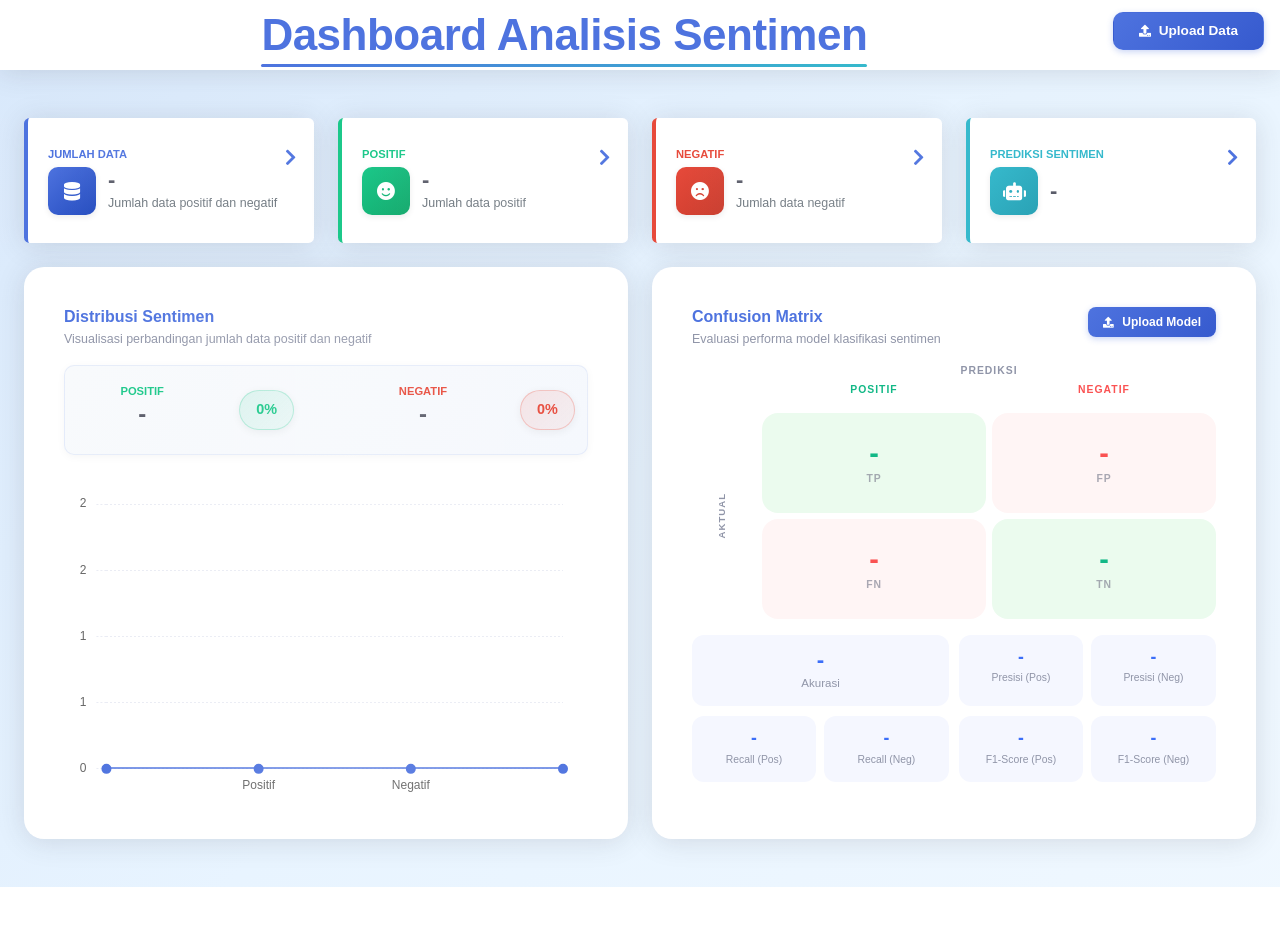
==== commit 28d48f08: "upload model" ====
--- a/index.html
+++ b/index.html
@@ -1544,7 +1544,7 @@
             const formData = new FormData();
             formData.append("model", fileInput.files[0]);
 
-            fetch("http://127.0.0.1:5000/upload-model", {
+            fetch("https://website-danantara-production.up.railway.app/upload-model", {
                 method: "POST",
                 body: formData
             })
--- a/css/custom.css
+++ b/css/custom.css
@@ -0,0 +1,829 @@
+/* Gradient background yang lebih menarik */
+#content-wrapper {
+  background: linear-gradient(135deg, #d8e8fb 0%, #e8f4ff 50%, #f0f8ff 100%) !important; 
+  min-height: 100vh;
+}
+
+/* ============ DASHBOARD TITLE STYLING ============ */
+.dashboard-title {
+  position: relative;
+  font-weight: 800 !important;
+  color: #4e73df !important;
+  font-size: 2.75rem !important;
+  letter-spacing: -0.5px;
+  padding: 8px 12px;
+  display: inline-block;
+}
+
+/* Underline effect - always visible */
+.dashboard-title::after {
+  content: '';
+  position: absolute;
+  bottom: 2px;
+  left: 12px;
+  right: 12px;
+  height: 3px;
+  background: linear-gradient(90deg, #4e73df, #36b9cc);
+  border-radius: 2px;
+}
+
+/* Small UI tweaks for sentiment distribution card dengan animasi */
+    .sentiment-summary-box { 
+      background:linear-gradient(135deg, #f0f4ff, #f5f9ff); 
+      padding:12px 16px; 
+      border-radius:10px;
+      border: 1px solid rgba(78,115,223,0.1);
+      transition: all 0.3s ease;
+    }
+    .sentiment-summary-box:hover {
+      background:linear-gradient(135deg, #f5f9ff, #fafcff);
+      box-shadow: 0 2px 8px rgba(78,115,223,0.1);
+    }
+    .sentiment-badge { 
+      font-size:0.85rem; 
+      color:#fff; 
+      font-weight:700; 
+      padding:4px 12px; 
+      border-radius:18px; 
+      display:inline-block;
+      transition: all 0.3s ease;
+    }
+    .sentiment-badge:hover {
+      transform: scale(1.05);
+    }
+    .sentiment-badge.pos { 
+      background: linear-gradient(135deg, #1cc88a, #12a86b);
+      box-shadow: 0 2px 8px rgba(28,200,138,0.3);
+    }
+    .sentiment-badge.neg { 
+      background: linear-gradient(135deg, #e74a3b, #c83b2c);
+      box-shadow: 0 2px 8px rgba(231,74,59,0.3);
+    }
+    /* Combined summary bar above line chart */
+    .dist-summary { 
+      background: linear-gradient(135deg, #f8fafc, #f5f8fd);
+      border-radius: 10px; 
+      padding: 16px 24px; 
+      display: flex; 
+      align-items: center; 
+      justify-content: center; 
+      gap: 32px;
+      border: 1px solid rgba(78,115,223,0.1);
+      transition: all 0.3s ease;
+      box-shadow: 0 2px 8px rgba(0,0,0,0.04);
+    }
+    .dist-summary:hover {
+      background: linear-gradient(135deg, #f5f8fd, #f0f6ff);
+      border-color: rgba(78,115,223,0.15);
+      box-shadow: 0 4px 12px rgba(78,115,223,0.08);
+    }
+    .percent-pill { 
+      display: inline-block; 
+      padding: 8px 16px; 
+      border-radius: 20px; 
+      font-weight: 700; 
+      font-size: 0.9rem;
+      transition: all 0.3s cubic-bezier(0.4, 0, 0.2, 1);
+      box-shadow: 0 2px 8px rgba(0,0,0,0.06);
+    }
+    .percent-pill:hover {
+      transform: translateY(-2px);
+      box-shadow: 0 4px 12px rgba(0,0,0,0.1);
+    }
+    .percent-pill.pos { 
+      background: linear-gradient(135deg, rgba(28,200,138,0.12), rgba(28,200,138,0.06)); 
+      color: #1cc88a;
+      border: 1.5px solid rgba(28,200,138,0.25);
+    }
+    .percent-pill.pos:hover {
+      background: linear-gradient(135deg, rgba(28,200,138,0.18), rgba(28,200,138,0.1));
+      box-shadow: 0 4px 12px rgba(28,200,138,0.2);
+    }
+    .percent-pill.neg { 
+      background: linear-gradient(135deg, rgba(231,74,59,0.12), rgba(231,74,59,0.06)); 
+      color: #e74a3b;
+      border: 1.5px solid rgba(231,74,59,0.25);
+    }
+    .percent-pill.neg:hover {
+      background: linear-gradient(135deg, rgba(231,74,59,0.18), rgba(231,74,59,0.1));
+      box-shadow: 0 4px 12px rgba(231,74,59,0.2);
+    }
+    .export-pdf-btn { 
+      background: linear-gradient(135deg, #6f42c1, #5a3699); 
+      border-color:#5a3699; 
+      color:#fff;
+      transition: all 0.3s ease;
+    }
+    .export-pdf-btn:hover {
+      background: linear-gradient(135deg, #5a3699, #4a2d80);
+      box-shadow: 0 4px 12px rgba(111,66,193,0.3);
+      transform: translateY(-2px);
+    }
+    .chart-callout { 
+      color:#fff; 
+      font-weight:700; 
+      font-size:0.85rem;
+    }
+    /* Confusion matrix card styles dengan gradient */
+    .confusion-grid { display:grid; grid-template-columns:1fr 1fr; gap:12px; }
+    .confusion-cell { background:#f8fafc; border-radius:12px; padding:12px 18px; min-height:84px; display:flex; flex-direction:column; align-items:center; justify-content:center; transition: all 0.3s ease; border: 2px solid transparent; }
+    .confusion-cell.positive { background:linear-gradient(135deg, rgba(28,200,138,0.12), rgba(28,200,138,0.05)); border-color: rgba(28,200,138,0.2); }
+    .confusion-cell.negative { background:linear-gradient(135deg, rgba(231,74,59,0.12), rgba(231,74,59,0.05)); border-color: rgba(231,74,59,0.2); }
+    .confusion-cell:hover { transform: translateY(-3px); box-shadow: 0 4px 12px rgba(0,0,0,0.1); }
+    .confusion-num { font-size:1.6rem; font-weight:800; color:#2f4f4f; }
+    .confusion-label { font-size:0.85rem; color:#6c757d; margin-top:4px; }
+    .metrics-row { display:flex; gap:12px; margin-top:14px; }
+    .metric-pill { flex:1; background:linear-gradient(135deg, #f1f5f9, #e8f1f8); border-radius:10px; padding:12px; text-align:center; transition: all 0.3s ease; border: 1px solid rgba(78,115,223,0.1); }
+    .metric-pill:hover { background:linear-gradient(135deg, #e8f1f8, #dfe9f3); box-shadow: 0 2px 8px rgba(78,115,223,0.15); }
+    .metric-pill .metric-value { font-size:1.3rem; font-weight:800; color:#2b6cb0; }
+    .metric-pill .metric-label { font-size:0.85rem; color:#6c757d; }
+    .card .chart-bar { flex:1 1 auto; display:flex; }
+    .card .chart-bar canvas { width:100% !important; height:100% !important; max-height:600px; }
+    
+    /* Card header dengan gradient background */
+    .card-header {
+      background: linear-gradient(135deg, rgba(78,115,223,0.05), rgba(78,115,223,0.02)) !important;
+      border-bottom: 2px solid rgba(223, 129, 78, 0.1);
+      transition: all 0.3s ease;
+    }
+    
+    .card-header h6 {
+      font-weight: 800;
+      letter-spacing: 0.5px;
+      transition: color 0.3s ease;
+    }
+    
+    .card:hover .card-header {
+      background: linear-gradient(135deg, rgba(78,115,223,0.08), rgba(78,115,223,0.04)) !important;
+      border-bottom-color: rgba(78,115,223,0.15);
+    }
+    
+    /* Make confusion grid fill available vertical space and distribute rows equally */
+    .confusion-grid { display:grid; grid-template-columns:1fr 1fr; gap:12px; flex:1 1 auto; grid-auto-rows:1fr; align-items:stretch; }
+    .confusion-grid .confusion-cell { display:flex; flex-direction:column; justify-content:center; align-items:center; padding:24px 18px; border-radius:12px; }
+    /* Make metrics stick to the bottom and be evenly sized */
+    .metrics-row { margin-top:12px; display:flex; gap:12px; align-items:stretch; }
+    .metrics-row .metric-pill { display:flex; flex-direction:column; justify-content:center; align-items:center; padding:14px; }
+    /* Ensure card-body is flex column so grid grows and metrics sit at bottom */
+    .card .card-body { display:flex; flex-direction:column; }
+    .card .card-body > .confusion-grid { margin-bottom:12px; }
+    .metrics-row { margin-top:auto; }
+    /* Force identical card height for the two comparison panels on wide screens */
+    .confusion-card { display:flex; flex-direction:column; }
+    .confusion-card > .card-body { flex:1 1 auto; display:flex; flex-direction:column; }
+    
+    @media (min-width:992px) {
+        .confusion-card { min-height:560px; }
+    }
+    /* Stat card visual refresh (only for the four small cards) */
+    .stat-card { display:flex; align-items:center; gap:12px; }
+    .stat-icon { width:48px; height:48px; border-radius:10px; color:#fff; display:flex; align-items:center; justify-content:center; font-size:1.15rem; box-shadow: 0 2px 6px rgba(0,0,0,0.08); transition: transform 0.3s ease, box-shadow 0.3s ease;} 
+    .stat-value { font-size:1.375rem; font-weight:800; line-height:1; }
+    .stat-sub { font-size:0.78rem; color:#6c757d; margin-top:3px; }
+    .stat-pill { display:inline-block; padding:4px 10px; border-radius:999px; font-weight:700; font-size:0.75rem; }
+    /* Color variants with gradients */
+    .stat-icon.primary { background: linear-gradient(135deg,#4e73df,#224abe); }
+    .stat-icon.success { background: linear-gradient(135deg,#1cc88a,#12a86b); }
+    .stat-icon.danger { background: linear-gradient(135deg,#e74a3b,#c83b2c); }
+    .stat-icon.info { background: linear-gradient(135deg,#36b9cc,#2aa2b5); }
+    
+    /* Hover effect untuk stat icons */
+    .stat-icon:hover {
+      transform: scale(1.15) rotate(5deg);
+      box-shadow: 0 4px 12px rgba(0,0,0,0.15);
+    }
+    
+    /* Card hover animation */
+    .card {
+      transition: all 0.3s cubic-bezier(0.4, 0, 0.2, 1);
+      border: none;
+      box-shadow: 0 1px 3px rgba(0,0,0,0.08);
+    }
+    
+    .card:hover {
+      box-shadow: 0 8px 24px rgba(0,0,0,0.12);
+      transform: translateY(-2px);
+    }
+    
+    /* Animated background overlay for cards */
+    .card:before {
+      content: '';
+      position: absolute;
+      top: 0;
+      left: -100%;
+      width: 100%;
+      height: 100%;
+      background: linear-gradient(90deg, transparent, rgba(255,255,255,0.1), transparent);
+      transition: left 0.5s;
+      pointer-events: none;
+    }
+    
+    .card:hover:before {
+      left: 100%;
+    }
+    
+    /* subtle right-side chevron for clickable cards - updated color to blue */
+    .clickable-card .card-body:after { content: "\f054"; font-family: 'Font Awesome 5 Free'; font-weight:900; position:absolute; right:18px; top:18px; color: #4e73df; font-size:18px; transition: all 0.3s ease; }
+    .clickable-card:hover .card-body:after { color: #2e59d9; right:14px; }
+    .clickable-card { cursor:pointer; }
+
+    /* Table sentiment badges: larger boxes dengan animasi */
+    .sent-badge {
+      display: inline-flex;
+      align-items: center;
+      justify-content: center;
+      padding: 8px 18px;
+      min-width: 96px;
+      height: 44px;
+      border-radius: 999px;
+      font-weight: 700;
+      font-size: 1.10rem;
+      line-height: 1;
+      transition: all 0.3s ease;
+      box-shadow: 0 2px 8px rgba(0,0,0,0.08);
+    }
+    .sent-badge.pos { 
+      background: linear-gradient(135deg, rgba(28,200,138,0.15), rgba(28,200,138,0.08)); 
+      color: #1cc88a;
+      border: 1.5px solid rgba(28,200,138,0.3);
+    }
+    .sent-badge.neg { 
+      background: linear-gradient(135deg, rgba(231,74,59,0.15), rgba(231,74,59,0.08)); 
+      color: #e74a3b;
+      border: 1.5px solid rgba(231,74,59,0.3);
+    }
+    
+    .sent-badge:hover {
+      transform: scale(1.08);
+      box-shadow: 0 4px 12px rgba(0,0,0,0.12);
+    }
+    
+    .sent-badge.pos:hover { box-shadow: 0 4px 16px rgba(28,200,138,0.25); }
+    .sent-badge.neg:hover { box-shadow: 0 4px 16px rgba(231,74,59,0.25); }
+
+    /* Table styling tweaks untuk uploaded data table dengan hover effects */
+    #uploadedTable { border-collapse: separate; border-spacing: 0; }
+    /* Table header styling: larger, uppercase, subtle accent underline */
+    #uploadedTable thead th {
+      background: transparent;
+      color: #51608a;
+      font-weight: 800;
+      font-size: 1rem;
+      text-transform: uppercase;
+      letter-spacing: 0.06em;
+      padding: 18px 18px;
+      vertical-align: middle;
+      transition: all 0.3s ease;
+    }
+    #uploadedTable thead th:hover {
+      color: #2b4770;
+      background: transparent;
+    }
+    #uploadedTable thead th::after {
+      content: '';
+      position: absolute;
+      left: 22px;
+      right: 22px;
+      bottom: 8px;
+      height: 4px;
+      border-radius: 3px;
+      background: linear-gradient(90deg, rgba(78,115,223,0.14), rgba(108,92,231,0.12));
+      opacity: 0.85;
+    }
+
+    /* Body cells: more breathing room dan softer borders dengan smooth transitions */
+    #uploadedTable tbody td { 
+      vertical-align: middle; 
+      padding: 18px; 
+      color: #495057;
+      transition: all 0.2s ease;
+    }
+    #uploadedTable .table-bordered td, #uploadedTable .table-bordered th { 
+      border-color: rgba(37,55,88,0.06);
+      transition: border-color 0.2s ease;
+    }
+    #uploadedTable tbody tr {
+      transition: all 0.2s ease;
+    }
+    #uploadedTable tbody tr:hover { 
+      background: linear-gradient(90deg, rgba(78,115,223,0.04), rgba(78,115,223,0.02));
+      box-shadow: inset 4px 0 10px rgba(78,115,223,0.1);
+    }
+    #uploadedTable tbody tr:hover td {
+      color: #2f3b4a;
+    }
+
+    /* Make the Sentimen header pop a bit */
+    #uploadedTable thead th:last-child { color: #37517e; text-align:center; font-size:1.05rem; font-weight:900; }
+
+    /* Slightly emphasize the first column label (Komentar) */
+    #uploadedTable thead th:first-child { color: #2b4770; font-size:1.25rem; font-weight:900; }
+
+    /* Small responsive tweak: reduce header underline on small screens */
+    @media (max-width: 768px) {
+      #uploadedTable thead th::after { left: 12px; right: 12px; bottom: 6px; height:3px; }
+    }
+
+    /* Make comment text larger, bolder and easier to read */
+    #uploadedTable tbody td:first-child {
+      font-size: 1.40rem;
+      line-height: 1.6;
+      color: #2f3b4a;
+      padding-top: 20px;
+      padding-bottom: 20px;
+    }
+
+    /* Center the Sentimen column and its badge */
+    #uploadedTable tbody td:last-child {
+      text-align: center;
+      vertical-align: middle;
+      white-space: nowrap;
+    }
+    #uploadedTable tbody td:last-child .sent-badge {
+      min-width: 96px;
+      text-align: center;
+      /* inline-flex centering applied in .sent-badge */
+    }
+
+    /* Make the Sentimen column wider so it shifts left and is less cramped */
+    #uploadedTable thead th:last-child,
+    #uploadedTable tbody td:last-child {
+      width: 220px;
+      max-width: 260px;
+    }
+
+    @media (max-width: 992px) {
+      #uploadedTable thead th:last-child,
+      #uploadedTable tbody td:last-child { width: 160px; max-width: 200px; }
+    }
+
+    @media (max-width: 768px) {
+      /* slightly smaller on mobile but retain emphasis */
+      #uploadedTable tbody td:first-child { font-size: 1.06rem; font-weight:600; }
+      #uploadedTable tbody td:last-child .sent-badge { min-width: 80px; padding:6px 10px; height:38px; }
+    }
+
+    /* ============ PAGINATION & CONTROLS ============ */
+    .pagination {
+      transition: all 0.3s ease;
+    }
+    
+    .pagination .page-link {
+      border: 1px solid rgba(78,115,223,0.2);
+      color: #4e73df;
+      background: #fff;
+      transition: all 0.3s cubic-bezier(0.4, 0, 0.2, 1);
+      margin: 0 2px;
+      border-radius: 6px;
+    }
+    
+    .pagination .page-link:hover {
+      background: linear-gradient(135deg, #4e73df, #365ace);
+      color: #fff;
+      border-color: #4e73df;
+      transform: translateY(-2px);
+      box-shadow: 0 4px 12px rgba(78,115,223,0.3);
+    }
+    
+    .pagination .page-item.active .page-link {
+      background: linear-gradient(135deg, #4e73df, #365ace);
+      border-color: #365ace;
+      box-shadow: 0 2px 8px rgba(78,115,223,0.2);
+    }
+    
+    /* Form controls styling */
+    .form-control, select.form-control {
+      border: 1px solid rgba(78,115,223,0.15);
+      transition: all 0.3s ease;
+      border-radius: 6px;
+    }
+    
+    .form-control:focus, select.form-control:focus {
+      border-color: #4e73df;
+      box-shadow: 0 0 0 0.2rem rgba(78,115,223,0.25);
+      background-color: #fff;
+    }
+    
+    /* Select dropdown styling */
+    select.form-control {
+      background-image: url("data:image/svg+xml,%3csvg xmlns='http://www.w3.org/2000/svg' viewBox='0 0 16 16'%3e%3cpath fill='none' stroke='%234e73df' stroke-linecap='round' stroke-linejoin='round' stroke-width='2' d='M2 5l6 6 6-6'/%3e%3c/svg%3e");
+      background-repeat: no-repeat;
+      background-position: right 0.75rem center;
+      background-size: 16px 12px;
+      padding-right: 2.5rem;
+      appearance: none;
+    }
+
+    /* ------------------------------------------------------------------
+       Mirror uploadedTable styles untuk pages yang menggunakan #dataTable
+       Ini menjaga UI yang sama tanpa mengubah JS yang target #dataTable.
+       ------------------------------------------------------------------ */
+    
+    #dataTable { border-collapse: separate; border-spacing: 0; }
+    #dataTable thead th {
+      background: linear-gradient(180deg, rgba(81,96,138,0.03), transparent);
+      color: #51608a;
+      font-weight: 800;
+      font-size: 1rem;
+      text-transform: uppercase;
+      letter-spacing: 0.06em;
+      padding: 18px 18px;
+      vertical-align: middle;
+      position: relative;
+      transition: all 0.3s ease;
+    }
+    #dataTable thead th:hover {
+      color: #2b4770;
+      background: linear-gradient(180deg, rgba(81,96,138,0.08), rgba(81,96,138,0.02));
+    }
+    #dataTable thead th::after {
+      content: '';
+      position: absolute;
+      left: 22px;
+      right: 22px;
+      bottom: 8px;
+      height: 4px;
+      border-radius: 3px;
+      background: linear-gradient(90deg, rgba(78,115,223,0.14), rgba(108,92,231,0.12));
+      opacity: 0.85;
+    }
+    #dataTable tbody td { 
+      vertical-align: middle; 
+      padding: 18px; 
+      color: #495057;
+      transition: all 0.2s ease;
+    }
+    #dataTable .table-bordered td, #dataTable .table-bordered th { 
+      border-color: rgba(37,55,88,0.06);
+      transition: border-color 0.2s ease;
+    }
+    #dataTable tbody tr {
+      transition: all 0.2s ease;
+    }
+    #dataTable tbody tr:hover { 
+      background: linear-gradient(90deg, rgba(78,115,223,0.04), rgba(78,115,223,0.02));
+      box-shadow: inset 4px 0 10px rgba(78,115,223,0.1);
+    }
+    #dataTable tbody tr:hover td {
+      color: #2f3b4a;
+    }
+    #dataTable thead th:last-child { color: #37517e; text-align:center; font-size:1.05rem; font-weight:900; }
+    #dataTable thead th:first-child { color: #2b4770; font-size:1.25rem; font-weight:900; }
+    #dataTable tbody td:first-child { font-size: 1.40rem; line-height: 1.6; color: #2f3b4a; padding-top: 20px; padding-bottom: 20px; }
+    #dataTable tbody td:last-child { text-align: center; vertical-align: middle; white-space: nowrap; }
+    #dataTable tbody td:last-child .sent-badge { min-width: 96px; text-align: center; }
+
+    /* Ensure the full badge styling juga applies ketika table adalah #dataTable */
+    #dataTable .sent-badge {
+      display: inline-flex;
+      align-items: center;
+      justify-content: center;
+      padding: 8px 18px;
+      min-width: 96px;
+      height: 44px;
+      border-radius: 999px;
+      font-weight: 700;
+      font-size: 1.10rem;
+      line-height: 1;
+      transition: all 0.3s ease;
+      box-shadow: 0 2px 8px rgba(0,0,0,0.08);
+    }
+    #dataTable .sent-badge.pos { 
+      background: linear-gradient(135deg, rgba(28,200,138,0.15), rgba(28,200,138,0.08)); 
+      color: #1cc88a;
+      border: 1.5px solid rgba(28,200,138,0.3);
+    }
+    #dataTable .sent-badge.neg { 
+      background: linear-gradient(135deg, rgba(231,74,59,0.15), rgba(231,74,59,0.08)); 
+      color: #e74a3b;
+      border: 1.5px solid rgba(231,74,59,0.3);
+    }
+    #dataTable .sent-badge:hover {
+      transform: scale(1.08);
+      box-shadow: 0 4px 12px rgba(0,0,0,0.12);
+    }
+    #dataTable .sent-badge.pos:hover { box-shadow: 0 4px 16px rgba(28,200,138,0.25); }
+    #dataTable .sent-badge.neg:hover { box-shadow: 0 4px 16px rgba(231,74,59,0.25); }
+
+    @media (max-width: 992px) {
+      #dataTable thead th:last-child,
+      #dataTable tbody td:last-child { width: 160px; max-width: 200px; }
+    }
+
+    @media (max-width: 768px) {
+      #dataTable tbody td:first-child { font-size: 1.06rem; font-weight:600; }
+      #dataTable tbody td:last-child .sent-badge { min-width: 80px; padding:6px 10px; height:38px; }
+    }
+
+    /* ============ UPLOAD BUTTON STYLING ============ */
+    #uploadBtnLabel {
+      position: relative;
+      padding: 10px 22px !important;
+      font-size: 0.95rem !important;
+      font-weight: 700 !important;
+      letter-spacing: 0.3px;
+      border: none !important;
+      border-radius: 6px !important;
+      background: linear-gradient(135deg, #4e73df 0%, #365ace 100%) !important;
+      box-shadow: 0 4px 12px rgba(78,115,223,0.25) !important;
+      transition: all 0.3s cubic-bezier(0.4, 0, 0.2, 1);
+      color: #fff !important;
+      display: inline-flex;
+      align-items: center;
+      gap: 8px;
+      overflow: hidden;
+    }
+    
+    /* Hover state - subtle elevation */
+    #uploadBtnLabel:hover {
+      background: linear-gradient(135deg, #365ace 0%, #2a4fa8 100%) !important;
+      transform: translateY(-2px);
+      box-shadow: 0 6px 20px rgba(78,115,223,0.3) !important;
+    }
+    
+    /* Active state */
+    #uploadBtnLabel:active {
+      transform: translateY(0);
+      box-shadow: 0 2px 8px rgba(78,115,223,0.2) !important;
+    }
+    
+    /* Icon styling */
+    #uploadBtnLabel i {
+      font-size: 0.9rem;
+      transition: transform 0.3s ease;
+    }
+    
+    #uploadBtnLabel:hover i {
+      transform: translateY(-2px);
+    }
+    
+    /* Focus state untuk accessibility */
+    #uploadBtnLabel:focus {
+      outline: none;
+      box-shadow: 0 6px 20px rgba(78,115,223,0.3), 0 0 0 3px rgba(78,115,223,0.15) !important;
+    }
+    
+    /* Responsive untuk mobile */
+    @media (max-width: 576px) {
+      #uploadBtnLabel {
+        padding: 8px 16px !important;
+        font-size: 0.85rem !important;
+        gap: 6px;
+      }
+      #uploadBtnLabel i {
+        font-size: 0.8rem !important;
+      }
+    }
+
+    /* Keep old fancy class for backward compatibility if needed */
+    .upload-btn-fancy {
+      position: relative;
+      overflow: hidden;
+      padding: 10px 24px !important;
+      font-size: 0.95rem !important;
+      font-weight: 700 !important;
+      letter-spacing: 0.5px;
+      border: none !important;
+      border-radius: 8px !important;
+      background: linear-gradient(135deg, #4e73df, #365ace) !important;
+      box-shadow: 0 4px 15px rgba(78,115,223,0.3) !important;
+      transition: all 0.3s cubic-bezier(0.4, 0, 0.2, 1);
+      display: inline-flex;
+      align-items: center;
+      gap: 8px;
+      color: #fff !important;
+    }
+    
+    /* Decorative shimmer effect */
+    .upload-btn-fancy::before {
+      content: '';
+      position: absolute;
+      top: 0;
+      left: -100%;
+      width: 100%;
+      height: 100%;
+      background: linear-gradient(90deg, transparent, rgba(255,255,255,0.2), transparent);
+      transition: left 0.5s ease;
+      pointer-events: none;
+    }
+    
+    .upload-btn-fancy:hover::before {
+      left: 100%;
+    }
+    
+    /* Icon animation */
+    .upload-btn-fancy i {
+      transition: all 0.3s ease;
+      display: inline-block;
+    }
+    
+    .upload-btn-fancy .upload-text {
+      transition: all 0.3s ease;
+      display: inline-block;
+    }
+    
+    /* Hover state */
+    .upload-btn-fancy:hover {
+      background: linear-gradient(135deg, #365ace, #2a4fa8) !important;
+      transform: translateY(-3px);
+      box-shadow: 0 8px 25px rgba(78,115,223,0.4) !important;
+    }
+    
+    .upload-btn-fancy:hover i {
+      animation: uploadIconBounce 0.6s ease;
+    }
+    
+    .upload-btn-fancy:hover .upload-text {
+      letter-spacing: 1px;
+    }
+    
+    /* Icon bounce animation */
+    @keyframes uploadIconBounce {
+      0%, 100% { transform: translateY(0); }
+      25% { transform: translateY(-4px); }
+      50% { transform: translateY(0); }
+      75% { transform: translateY(-2px); }
+    }
+    
+    /* Active state */
+    .upload-btn-fancy:active {
+      transform: translateY(-1px);
+      box-shadow: 0 2px 10px rgba(78,115,223,0.3) !important;
+    }
+    
+    /* Focus state untuk accessibility */
+    .upload-btn-fancy:focus {
+      outline: none;
+      box-shadow: 0 8px 25px rgba(78,115,223,0.4), 0 0 0 3px rgba(78,115,223,0.2) !important;
+    }
+    
+    /* Responsive untuk mobile */
+    @media (max-width: 576px) {
+      .upload-btn-fancy {
+        padding: 8px 16px !important;
+        font-size: 0.85rem !important;
+        gap: 6px;
+      }
+      .upload-btn-fancy i {
+        font-size: 0.75rem !important;
+      }
+    }
+   /* ================= CONFUSION MATRIX MODERN ================= */
+
+.card.confusion-card {
+    border-radius: 20px;
+    box-shadow: 0 2px 16px rgba(0,0,0,0.06);
+}
+
+.card.confusion-card .card-body {
+    padding: 40px;
+}
+
+/* Subtitle */
+.confusion-subtitle {
+    font-size: 0.78rem;
+    color: #9095A8;
+    margin-bottom: 10px;
+}
+
+/* MATRIX LAYOUT */
+.matrix-wrap {
+    display: grid;
+    grid-template-columns: 60px 1fr;   /* lebih lebar kiri */
+    grid-template-rows: 40px 1fr;      /* header lebih tinggi */
+    gap: 10px;
+    width: 100%;                       /* paksa full */
+}
+
+.matrix-col-header {
+    grid-column: 2;
+    grid-row: 1;
+    display: flex;
+    flex-direction: column;
+    align-items: center;
+}
+
+.pred-title {
+    font-size: 0.65rem;
+    font-weight: 700;
+    text-transform: uppercase;
+    letter-spacing: 1px;
+    color: #9095A8;
+    margin-bottom: 4px;
+}
+
+.col-labels {
+    display: grid;
+    grid-template-columns: 1fr 1fr;
+    width: 100%;
+    gap: 6px;
+}
+
+.col-label {
+    text-align: center;
+    font-size: 0.65rem;
+    font-weight: 700;
+    text-transform: uppercase;
+    letter-spacing: 1px;
+}
+
+.col-label.pos { color: #12B886; }
+.col-label.neg { color: #FA5252; }
+
+.matrix-row-header {
+    grid-column: 1;
+    grid-row: 2;
+    display: flex;
+    align-items: center;
+    justify-content: center;
+}
+
+.row-title {
+    font-size: 0.6rem;
+    font-weight: 700;
+    text-transform: uppercase;
+    letter-spacing: 1px;
+    color: #9095A8;
+    writing-mode: vertical-rl;
+    transform: rotate(180deg);
+}
+
+/* CELLS */
+.matrix-cells {
+    grid-column: 2;
+    grid-row: 2;
+    display: grid;
+    grid-template-columns: 1fr 1fr;
+    grid-template-rows: 1fr 1fr;
+    gap: 6px;
+}
+
+.matrix-cell {
+    border-radius: 16px;
+    padding: 20px 15px;   /* lebih besar */
+    min-height: 100px;    /* tinggi kotak */
+    display: flex;
+    flex-direction: column;
+    align-items: center;
+    justify-content: center;
+    gap: 4px;
+}
+
+.matrix-cells {
+    width: 100%;
+}
+.col-xl-6 {
+    flex: 0 0 50%;
+    max-width: 50%;
+}
+
+.cell-tp, .cell-tn { background: #EBFBEE; }
+.cell-fp, .cell-fn { background: #FFF5F5; }
+
+.cell-num {
+    font-size: 1.8rem;
+    font-weight: 800;
+    line-height: 1;
+}
+
+.cell-tp .cell-num,
+.cell-tn .cell-num { color: #12B886; }
+
+.cell-fp .cell-num,
+.cell-fn .cell-num { color: #FA5252; }
+
+.cell-tag {
+    font-size: 0.65rem;
+    font-weight: 700;
+    text-transform: uppercase;
+    letter-spacing: 0.8px;
+    opacity: 0.7;
+}
+
+/* METRICS */
+.metrics-grid {
+    display: grid;
+    grid-template-columns: 1fr 1fr;
+    gap: 10px;
+}
+
+.metric-cell {
+    background: #F5F7FF;
+    border-radius: 12px;
+    padding: 14px 16px;
+    text-align: center;
+}
+
+.metric-val {
+    font-size: 1.4rem;
+    font-weight: 800;
+    color: #3B6EF8;
+    line-height: 1;
+    margin-bottom: 4px;
+}
+
+.metric-label {
+    font-size: 0.72rem;
+    color: #9095A8;
+}
+
